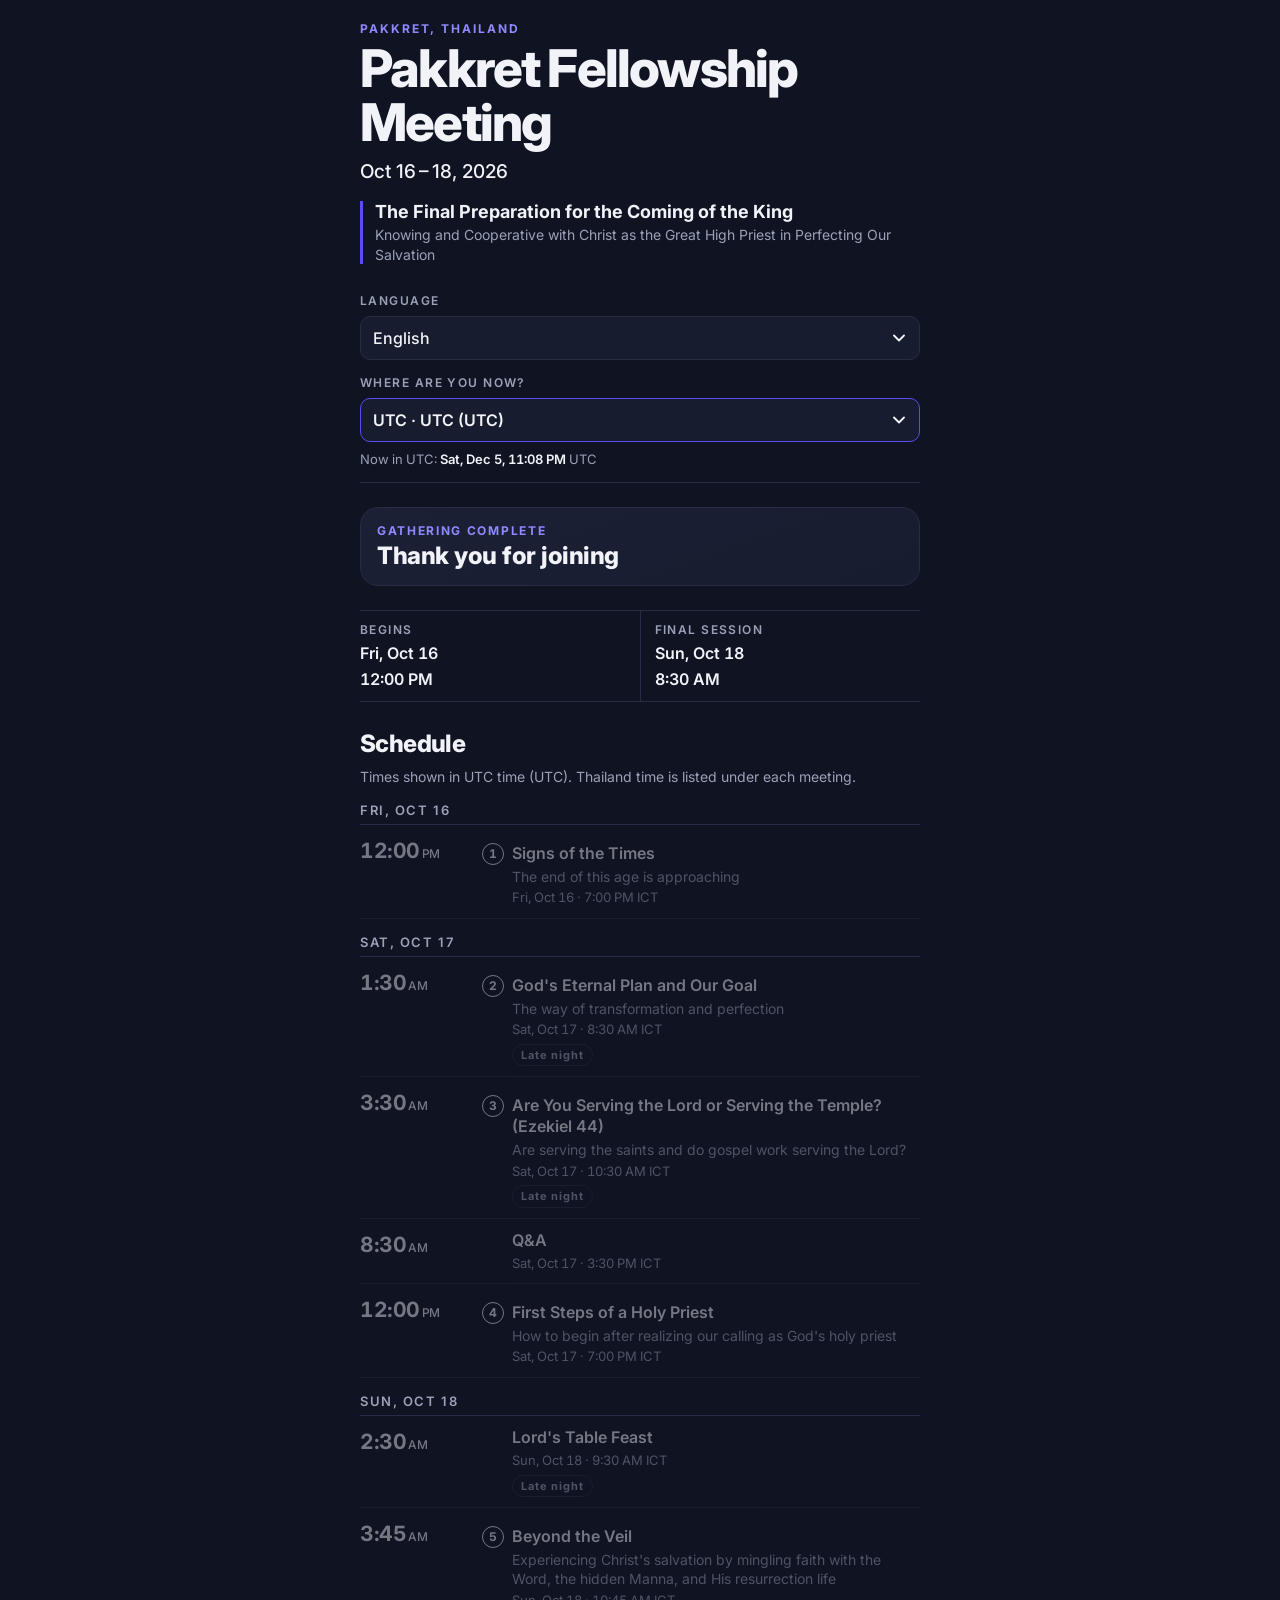
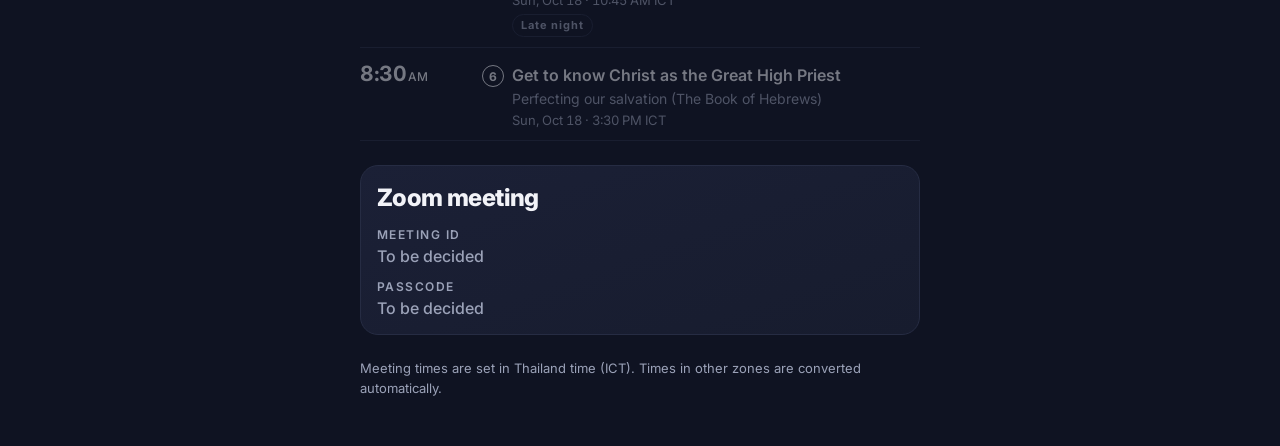
==== index.html @ 8592f86c "Switch fonts to Inter: heavy tight headings, tracked uppercase labels Co-Authored-By: Claude Opus 5." ====
<!doctype html>
<html lang="en">
<head>
<meta charset="utf-8">
<meta name="viewport" content="width=device-width, initial-scale=1, viewport-fit=cover">
<title>Pakkret Fellowship Meeting</title>
<meta name="description" content="Oct 16–18, 2026 · Pakkret, Thailand. Schedule in your time zone and Zoom details.">
<meta property="og:title" content="Pakkret Fellowship Meeting">
<meta property="og:description" content="Oct 16–18, 2026 · Pakkret, Thailand. Schedule in your time zone and Zoom details.">
<meta property="og:type" content="website">
<style>
:root { padding-top: env(safe-area-inset-top, 0px); padding-bottom: env(safe-area-inset-bottom, 0px); -webkit-text-size-adjust: 100%; }
body { margin: 0; }
[hidden] { display: none !important; }
</style>
<link rel="preconnect" href="https://fonts.googleapis.com">
<link rel="preconnect" href="https://fonts.gstatic.com" crossorigin>
<link rel="stylesheet" href="https://fonts.googleapis.com/css2?family=Inter:wght@400;500;600;700;800&display=swap">
<style>
/* Layout: mobile-first single column. Time-zone dropdown; every time on the page follows the chosen zone. */
:root {
  /* Dark navy with indigo-violet accents */
  --paper: #0f1322;
  --surface: #171c2e;
  --ink: #f2f3f8;
  --muted: #9ba2b8;
  --line: #262c43;
  --brand: #5b4cf0;
  --brand-grad: linear-gradient(90deg, #6d4af2, #4b5cf0);
  --on-brand: #ffffff;
  --accent: #8f89ff;
  --font-display: "Inter", "Helvetica Neue", Arial, sans-serif;
  color-scheme: dark;
  --font-body: "Inter", "Helvetica Neue", Arial, sans-serif;
}
* { box-sizing: border-box; }
body {
  background: var(--paper); color: var(--ink);
  font-family: var(--font-body); font-size: 15px; line-height: 1.5;
  padding-inline: 16px; padding-block: 0 48px;
}
.wrap { max-width: 560px; margin: 0 auto; display: grid; grid-template-columns: minmax(0, 1fr); gap: 24px; }
.wrap > * { min-width: 0; }
html, body { overflow-x: hidden; }

header { padding-top: 20px; display: grid; gap: 4px; }
.place { font-size: 12px; letter-spacing: .16em; text-transform: uppercase; color: var(--accent); font-weight: 700; }
h1 {
  font-family: var(--font-display); font-weight: 800;
  font-size: clamp(30px, 8.5vw, 52px); line-height: 1.04; letter-spacing: -.035em;
  margin: 0; text-wrap: balance;
}
.dates { font-family: var(--font-display); font-weight: 500; font-size: 16px; margin: 4px 0 0; }
.theme { margin: 10px 0 0; padding-left: 12px; border-left: 3px solid var(--brand); display: grid; gap: 2px; }
.theme b { font-family: var(--font-display); font-weight: 700; font-size: 16px; line-height: 1.25; }
.theme span { color: var(--muted); font-size: 14px; line-height: 1.4; }

/* Zone bar: one dropdown; "Other city…" opens the search picker below it */
.zonebar { padding: 4px 0 12px; border-bottom: 1px solid var(--line); }
.zonebar .hint { display: block; font-size: 12px; font-weight: 600; letter-spacing: .12em; text-transform: uppercase; color: var(--muted); padding-bottom: 6px; }
.zone-select {
  width: 100%; appearance: none; -webkit-appearance: none;
  font: 600 16px var(--font-body); color: var(--ink);
  background: var(--surface) url("data:image/svg+xml,%3Csvg xmlns='http://www.w3.org/2000/svg' width='12' height='8' viewBox='0 0 12 8'%3E%3Cpath d='M1 1.5l5 5 5-5' fill='none' stroke='%23f2f3f8' stroke-width='1.8' stroke-linecap='round' stroke-linejoin='round'/%3E%3C/svg%3E") no-repeat right 14px center;
  border: 1.5px solid var(--brand); border-radius: 10px;
  padding: 11px 40px 11px 12px; cursor: pointer;
}
.zone-select:focus-visible { outline: 2px solid var(--accent); outline-offset: 2px; }
.zone-select.lang { border-color: var(--line); font-weight: 500; margin-bottom: 14px; }
.picker { margin-top: 8px; background: var(--surface); border: 1px solid var(--line); border-radius: 10px; padding: 12px; display: grid; gap: 8px; }
.device {
  font: 600 14px var(--font-body); color: var(--on-brand); background: var(--brand-grad);
  border: 0; border-radius: 8px; padding: 9px 12px; cursor: pointer; text-align: left;
}
.picker input {
  width: 100%; font: 16px var(--font-body); color: var(--ink); background: var(--paper);
  border: 1px solid var(--line); border-radius: 8px; padding: 9px 10px;
}
.picker input:focus-visible { outline: 2px solid var(--accent); outline-offset: 1px; }
.results { list-style: none; margin: 0; padding: 0; display: grid; }
.results button {
  width: 100%; display: flex; justify-content: space-between; gap: 12px; text-align: left;
  font: 14px var(--font-body); color: var(--ink); background: none; border: 0;
  border-bottom: 1px solid var(--line); padding: 9px 2px; cursor: pointer;
}
.results button span:last-child { color: var(--muted); font-size: 13px; white-space: nowrap; font-variant-numeric: tabular-nums; }
.results .empty { color: var(--muted); font-size: 13px; padding: 6px 2px; }
.now { font-size: 13px; color: var(--muted); padding-top: 8px; font-variant-numeric: tabular-nums; }
.now b { color: var(--ink); font-weight: 600; }

button:focus-visible, a:focus-visible { outline: 2px solid var(--accent); outline-offset: 2px; }

/* Next-up */
.next {
  background: linear-gradient(160deg, #1b2036, var(--surface)); border: 1px solid var(--line); border-radius: 18px;
  padding: 14px 16px; display: grid; gap: 2px;
}
.next .k { font-size: 12px; letter-spacing: .14em; text-transform: uppercase; color: var(--accent); font-weight: 700; }
.next .t { font-family: var(--font-display); font-weight: 800; font-size: 20px; line-height: 1.2; letter-spacing: -.02em; font-variant-numeric: tabular-nums; }
.next .s { color: var(--muted); font-size: 14px; font-variant-numeric: tabular-nums; }

/* Overview */
.overview { display: grid; grid-template-columns: 1fr 1fr; gap: 1px; background: var(--line); border-block: 1px solid var(--line); }
.overview > div { background: var(--paper); padding: 10px 0; display: grid; gap: 2px; min-width: 0; }
.overview > div:nth-child(even) { padding-left: 14px; }
.lbl { font-size: 12px; font-weight: 600; letter-spacing: .12em; text-transform: uppercase; color: var(--muted); }
.val { font-weight: 600; font-variant-numeric: tabular-nums; }

h2 { font-family: var(--font-display); font-weight: 800; font-size: 20px; margin: 0 0 4px; letter-spacing: -.025em; }
.sub { color: var(--muted); font-size: 14px; margin: 0 0 12px; }

/* Schedule */
.day { margin-top: 14px; }
.day h3 { font-size: 13px; letter-spacing: .12em; text-transform: uppercase; color: var(--muted); margin: 0 0 4px; font-weight: 600; }
.sessions { list-style: none; margin: 0; padding: 0; border-top: 1px solid var(--line); }
.sessions li { display: grid; grid-template-columns: 84px 1fr; gap: 10px; padding: 10px 0; border-bottom: 1px solid var(--line); align-items: baseline; }
.sessions li.past { opacity: .45; }
.time { font-family: var(--font-display); font-weight: 700; font-size: 18px; letter-spacing: -.02em; font-variant-numeric: tabular-nums; white-space: nowrap; }
.time small { font-size: 12px; font-weight: 500; margin-left: 2px; }
/* Burmese and Thai stack marks above and below the line; give them more room */
:lang(my) .theme b, :lang(my) .theme span, :lang(my) .what strong, :lang(my) .topic, :lang(my) .next .t, :lang(my) .sub,
:lang(th) .theme span, :lang(th) .topic { line-height: 1.75; }
.time small.pre { margin: 0 3px 0 0; } /* languages that put the day period first, e.g. Korean 오후 7:00 */
.what { min-width: 0; display: grid; gap: 2px; }
.what strong { font-weight: 600; display: flex; align-items: flex-start; gap: 8px; line-height: 1.35; }
.what .topic { font-size: 14px; color: var(--muted); line-height: 1.4; padding-left: 30px; }
.num {
  flex: 0 0 auto; display: inline-grid; place-items: center; width: 22px; height: 22px; border-radius: 50%;
  border: 1.5px solid var(--ink); font: 700 12px var(--font-display); font-variant-numeric: tabular-nums;
}
.num.blank { visibility: hidden; } /* keeps unnumbered items (Q&A, Feast) aligned with the numbered ones */
.what .ref { font-size: 13px; color: var(--muted); font-variant-numeric: tabular-nums; padding-left: 30px; }
.pills { display: flex; flex-wrap: wrap; gap: 6px; margin-top: 2px; padding-left: 30px; }
.pill { font-size: 11px; font-weight: 700; letter-spacing: .08em; border-radius: 999px; padding: 2px 8px; }
.pill.next-p { background: var(--brand); color: var(--on-brand); }
.pill.night { border: 1px solid var(--line); color: var(--muted); }

/* Zoom */
.zoom { background: linear-gradient(160deg, #1b2036, var(--surface)); border: 1px solid var(--line); border-radius: 18px; padding: 14px 16px; display: grid; gap: 10px; }
.zoom h2 { margin: 0; }
.cred { display: flex; align-items: center; justify-content: space-between; gap: 12px; }
.cred .val { font-family: var(--font-display); font-size: 18px; letter-spacing: .02em; }
.cred .val.tbd { font-family: var(--font-body); font-size: 16px; font-weight: 500; letter-spacing: 0; color: var(--muted); }
.copy {
  font: 600 13px var(--font-body); color: var(--ink); background: transparent;
  border: 1px solid var(--line); border-radius: 999px; padding: 6px 14px; cursor: pointer; flex: 0 0 auto;
}
.join {
  display: block; text-align: center; text-decoration: none;
  background: var(--brand-grad); color: var(--on-brand); font-weight: 600;
  border-radius: 12px; padding: 11px;
}

footer { font-size: 13px; color: var(--muted); }

@media (min-width: 640px) {
  body { padding-inline: 24px; }
  .sessions li { grid-template-columns: 112px 1fr; }
  body { font-size: 16px; }
  h2 { font-size: 24px; }
  .time { font-size: 21px; }
  .next .t { font-size: 24px; }
  .dates { font-size: 19px; }
  .theme b { font-size: 18px; }
}
</style>
</head>
<body>

<div class="wrap">
  <header>
    <div class="place" data-t="place">Pakkret, Thailand</div>
    <h1>Pakkret Fellowship Meeting</h1>
    <p class="dates" id="dates">Oct 16 – 18, 2026</p>
    <p class="theme"><b data-t="theme">The Final Preparation for the Coming of the King</b>
      <span data-t="themeSub">Knowing and Cooperative with Christ as the Great High Priest in Perfecting Our Salvation</span></p>
  </header>

  <div class="zonebar">
    <label class="hint" for="langSelect" data-t="language">Language</label>
    <select class="zone-select lang" id="langSelect"></select>
    <label class="hint" for="zoneSelect" data-t="where">Where are you now?</label>
    <select class="zone-select" id="zoneSelect"></select>
    <div class="picker" id="picker" hidden>
      <button class="device" id="useDevice" type="button"></button>
      <label class="lbl" for="tzSearch" data-t="search">Or search for your city</label>
      <input id="tzSearch" type="search" placeholder="e.g. Sydney, London, Dubai" autocomplete="off" enterkeyhint="search">
      <ul class="results" id="tzResults"></ul>
    </div>
    <div class="now" id="now"></div>
  </div>

  <section class="next" id="next" aria-live="polite"></section>

  <section class="overview" id="overview" aria-label="Overview"></section>

  <section>
    <h2 data-t="schedule">Schedule</h2>
    <p class="sub" id="schedSub"></p>
    <div id="schedule"></div>
  </section>

  <section class="zoom">
    <h2 data-t="zoom">Zoom meeting</h2>
    <div class="cred">
      <div><div class="lbl" data-t="meetingId">Meeting ID</div><div class="val" id="zid"></div></div>
      <button class="copy" type="button" data-target="zid" data-t="copy" hidden>Copy</button>
    </div>
    <div class="cred">
      <div><div class="lbl" data-t="passcode">Passcode</div><div class="val" id="zpw"></div></div>
      <button class="copy" type="button" data-target="zpw" data-t="copy" hidden>Copy</button>
    </div>
    <a class="join" id="zjoin" target="_blank" rel="noopener" data-t="join" hidden>Open in Zoom</a>
  </section>

  <footer data-t="footer">Meeting times are set in Thailand time (ICT). Times in other zones are converted automatically.</footer>
</div>

<script>
// Host first, then nearest to Pakkret
const ZONES = [
  { id: "th", place: "Pakkret",           tz: "Asia/Bangkok",        abbr: "ICT" },
  { id: "mm", place: "Yangon",            tz: "Asia/Yangon",         abbr: "MMT", also: ["Asia/Rangoon"] },
  { id: "vn", place: "Ho Chi Minh",       tz: "Asia/Ho_Chi_Minh",    abbr: "ICT", also: ["Asia/Saigon"] },
  { id: "ph", place: "Manila",            tz: "Asia/Manila",         abbr: "PHT" },
  { id: "kr", place: "Seoul",             tz: "Asia/Seoul",          abbr: "KST" },
  { id: "eu", place: "Stuttgart, Zurich", tz: "Europe/Berlin",       abbr: "CEST", also: ["Europe/Zurich"] },
  { id: "ca", place: "Fountain Valley",   tz: "America/Los_Angeles", abbr: "PDT" },
  { id: "to", place: "Toronto",           tz: "America/Toronto",     abbr: "EDT" },
];

// Fill these in once decided (e.g. id: "864 4145 9436", passcode: "1234").
// While one is empty the page shows "To be decided" and hides its Copy button; the Zoom button appears once the ID is set.
const ZOOM = { id: "", passcode: "" };

// Begins Fri evening Oct 16, ends Sun afternoon Oct 18 (Thailand time, UTC+7).
// Titles and topics for each entry live in TEXT[lang].sessions, in the same order;
// an entry without a topic (Q&A, Feast) is not counted as a numbered session.
const PLAN = [
  ["2026-10-16", "19:00"],
  ["2026-10-17", "08:30"], ["2026-10-17", "10:30"], ["2026-10-17", "15:30"], ["2026-10-17", "19:00"],
  ["2026-10-18", "09:30"], ["2026-10-18", "10:45"], ["2026-10-18", "15:30"],
];

// Ordered like ZONES: English, then the host, then nearest to Pakkret.
// {x} placeholders are filled in by t(). `locale` drives date/time formatting.
const TEXT = {
  en: {
    label: "English", locale: "en-US",
    place: "Pakkret, Thailand",
    theme: "The Final Preparation for the Coming of the King",
    themeSub: "Knowing and Cooperative with Christ as the Great High Priest in Perfecting Our Salvation",
    language: "Language", where: "Where are you now?", otherCity: "Other city…",
    useDevice: "Use my phone's time · {city}", search: "Or search for your city",
    placeholder: "e.g. Sydney, London, Dubai", noCity: "No city found. Try a nearby major city.",
    nowIn: "Now in {zone}:", next: "Next", inDays: "in {d}d {h}h", inHours: "in {h}h {m}m", inMins: "in {m} min",
    session: "Session {n}", complete: "Gathering complete", thanks: "Thank you for joining",
    begins: "Begins", final: "Final session", schedule: "Schedule",
    allHost: "All times in Thailand time (ICT).",
    shownIn: "Times shown in {zone} time ({abbr}). Thailand time is listed under each meeting.",
    lateNight: "Late night", zoom: "Zoom meeting", meetingId: "Meeting ID", passcode: "Passcode",
    tbd: "To be decided", copy: "Copy", copied: "Copied", selected: "Selected", join: "Open in Zoom",
    footer: "Meeting times are set in Thailand time (ICT). Times in other zones are converted automatically.",
    zones: { th: "Thailand", mm: "Myanmar", vn: "Vietnam", ph: "Philippines", kr: "Korea", eu: "Europe", ca: "California", to: "Canada" },
    sessions: [
      ["Signs of the Times", "The end of this age is approaching"],
      ["God's Eternal Plan and Our Goal", "The way of transformation and perfection"],
      ["Are You Serving the Lord or Serving the Temple? (Ezekiel 44)", "Are serving the saints and do gospel work serving the Lord?"],
      ["Q&A"],
      ["First Steps of a Holy Priest", "How to begin after realizing our calling as God's holy priest"],
      ["Lord's Table Feast"],
      ["Beyond the Veil", "Experiencing Christ's salvation by mingling faith with the Word, the hidden Manna, and His resurrection life"],
      ["Get to know Christ as the Great High Priest", "Perfecting our salvation (The Book of Hebrews)"],
    ],
  },
  th: {
    label: "ไทย", locale: "th-TH",
    place: "ปากเกร็ด ประเทศไทย",
    theme: "การเตรียมพร้อมครั้งสุดท้ายสำหรับการเสด็จมาของกษัตริย์",
    themeSub: "รู้จักและร่วมมือกับพระคริสต์ผู้ทรงเป็นมหาปุโรหิต ในการทำให้ความรอดของเราสมบูรณ์",
    language: "ภาษา", where: "ตอนนี้คุณอยู่ที่ไหน?", otherCity: "เมืองอื่น…",
    useDevice: "ใช้เวลาของโทรศัพท์ · {city}", search: "หรือค้นหาเมืองของคุณ",
    placeholder: "เช่น Sydney, London, Dubai", noCity: "ไม่พบเมือง ลองค้นหาเมืองใหญ่ที่อยู่ใกล้เคียง",
    nowIn: "เวลาขณะนี้ที่{zone}:", next: "ถัดไป", inDays: "อีก {d} วัน {h} ชม.", inHours: "อีก {h} ชม. {m} นาที", inMins: "อีก {m} นาที",
    session: "ครั้งที่ {n}", complete: "การประชุมเสร็จสิ้นแล้ว", thanks: "ขอบคุณที่ร่วมประชุม",
    begins: "เริ่ม", final: "ครั้งสุดท้าย", schedule: "กำหนดการ",
    allHost: "เวลาทั้งหมดเป็นเวลาประเทศไทย (ICT)",
    shownIn: "แสดงตามเวลา{zone} ({abbr}) และระบุเวลาประเทศไทยไว้ใต้แต่ละรายการ",
    lateNight: "ดึก", zoom: "ประชุม Zoom", meetingId: "Meeting ID", passcode: "รหัสผ่าน",
    tbd: "รอประกาศ", copy: "คัดลอก", copied: "คัดลอกแล้ว", selected: "เลือกแล้ว", join: "เปิดใน Zoom",
    footer: "เวลาประชุมกำหนดตามเวลาประเทศไทย (ICT) เวลาในเขตอื่นจะแปลงให้อัตโนมัติ",
    zones: { th: "ไทย", mm: "เมียนมา", vn: "เวียดนาม", ph: "ฟิลิปปินส์", kr: "เกาหลี", eu: "ยุโรป", ca: "แคลิฟอร์เนีย", to: "แคนาดา" },
    sessions: [
      ["หมายสำคัญแห่งยุคสมัย", "วาระสุดท้ายของยุคนี้ใกล้เข้ามาแล้ว"],
      ["แผนการนิรันดร์ของพระเจ้าและเป้าหมายของเรา", "หนทางแห่งการเปลี่ยนแปลงและความสมบูรณ์"],
      ["ท่านกำลังปรนนิบัติองค์พระผู้เป็นเจ้า หรือปรนนิบัติพระวิหาร? (เอเสเคียล 44)", "การรับใช้วิสุทธิชนและการประกาศข่าวประเสริฐ คือการปรนนิบัติองค์พระผู้เป็นเจ้าหรือไม่?"],
      ["ถาม-ตอบ"],
      ["ก้าวแรกของปุโรหิตผู้บริสุทธิ์", "จะเริ่มต้นอย่างไร เมื่อตระหนักถึงการทรงเรียกให้เป็นปุโรหิตผู้บริสุทธิ์ของพระเจ้า"],
      ["งานเลี้ยงโต๊ะขององค์พระผู้เป็นเจ้า"],
      ["ภายในม่าน", "ประสบความรอดของพระคริสต์ โดยผสานความเชื่อเข้ากับพระวจนะ มานาที่ซ่อนไว้ และชีวิตแห่งการเป็นขึ้นจากตายของพระองค์"],
      ["รู้จักพระคริสต์ผู้ทรงเป็นมหาปุโรหิต", "การทำให้ความรอดของเราสมบูรณ์ (พระธรรมฮีบรู)"],
    ],
  },
  my: {
    label: "မြန်မာ", locale: "my-MM",
    place: "Pakkret၊ ထိုင်းနိုင်ငံ",
    theme: "ဘုရင်ကြွလာခြင်းအတွက် နောက်ဆုံးပြင်ဆင်ခြင်း",
    themeSub: "ကျွန်ုပ်တို့၏ ကယ်တင်ခြင်းကို စုံလင်စေရာတွင် ယဇ်ပုရောဟိတ်မင်းကြီး ခရစ်တော်ကို သိကျွမ်း၍ ပူးပေါင်းဆောင်ရွက်ခြင်း",
    language: "ဘာသာစကား", where: "ယခု သင် ဘယ်မှာ ရှိပါသလဲ။", otherCity: "အခြားမြို့…",
    useDevice: "ဖုန်း၏ အချိန်ကို သုံးမည် · {city}", search: "သို့မဟုတ် သင့်မြို့ကို ရှာပါ",
    placeholder: "ဥပမာ Sydney, London, Dubai", noCity: "မြို့ကို မတွေ့ပါ။ အနီးရှိ မြို့ကြီးတစ်ခုကို ရှာကြည့်ပါ။",
    nowIn: "{zone} ယခုအချိန်:", next: "နောက်တစ်ခု", inDays: "{d} ရက် {h} နာရီ အကြာ", inHours: "{h} နာရီ {m} မိနစ် အကြာ", inMins: "{m} မိနစ် အကြာ",
    session: "အစည်းအဝေး {n}", complete: "အစည်းအဝေး ပြီးဆုံးပါပြီ", thanks: "ပါဝင်ပေးသည့်အတွက် ကျေးဇူးတင်ပါသည်",
    begins: "စတင်ချိန်", final: "နောက်ဆုံး အစည်းအဝေး", schedule: "အစီအစဉ်",
    allHost: "အချိန်အားလုံးသည် ထိုင်းစံတော်ချိန် (ICT) ဖြစ်သည်။",
    shownIn: "{zone} အချိန် ({abbr}) ဖြင့် ပြထားသည်။ အစည်းအဝေးတစ်ခုချင်းအောက်တွင် ထိုင်းအချိန်ကို ဖော်ပြထားသည်။",
    lateNight: "ညနက်", zoom: "Zoom အစည်းအဝေး", meetingId: "Meeting ID", passcode: "စကားဝှက်",
    tbd: "နောက်မှ အကြောင်းကြားပါမည်", copy: "ကူးယူ", copied: "ကူးယူပြီး", selected: "ရွေးပြီး", join: "Zoom တွင် ဖွင့်ရန်",
    footer: "အစည်းအဝေးအချိန်များကို ထိုင်းစံတော်ချိန် (ICT) ဖြင့် သတ်မှတ်ထားပြီး အခြားဒေသအချိန်များကို အလိုအလျောက် ပြောင်းပေးသည်။",
    zones: { th: "ထိုင်း", mm: "မြန်မာ", vn: "ဗီယက်နမ်", ph: "ဖိလစ်ပိုင်", kr: "ကိုရီးယား", eu: "ဥရောပ", ca: "ကယ်လီဖိုးနီးယား", to: "ကနေဒါ" },
    sessions: [
      ["ကာလ၏ နိမိတ်လက္ခဏာများ", "ဤခေတ်၏ အဆုံးသည် နီးကပ်လာပြီ"],
      ["ဘုရားသခင်၏ ထာဝရအကြံအစည်နှင့် ကျွန်ုပ်တို့၏ ပန်းတိုင်", "ပြောင်းလဲခြင်းနှင့် စုံလင်ခြင်းသို့ ရောက်သောလမ်း"],
      ["သင်သည် သခင်ဘုရားကို အမှုတော်ဆောင်နေသလော၊ ဗိမာန်တော်ကို အမှုဆောင်နေသလော။ (ယေဇကျေလ ၄၄)", "သန့်ရှင်းသူများကို ပြုစုခြင်းနှင့် ဧဝံဂေလိအမှုတော်ဆောင်ခြင်းသည် သခင်ဘုရားကို အမှုတော်ဆောင်ခြင်း ဖြစ်သလော။"],
      ["အမေး-အဖြေ"],
      ["သန့်ရှင်းသော ယဇ်ပုရောဟိတ်၏ ပထမခြေလှမ်းများ", "ဘုရားသခင်၏ သန့်ရှင်းသော ယဇ်ပုရောဟိတ်အဖြစ် ခေါ်တော်မူခြင်းကို သိမြင်ပြီးနောက် မည်သို့ စတင်ရမည်နည်း"],
      ["သခင်ဘုရား၏ စားပွဲတော်ပွဲ"],
      ["ကုလားကာအတွင်းသို့", "ယုံကြည်ခြင်းကို နှုတ်ကပါဌ်တော်၊ ဝှက်ထားသော မန္နနှင့် ကိုယ်တော်၏ ရှင်ပြန်ထမြောက်ခြင်းအသက်နှင့် ပေါင်းစပ်၍ ခရစ်တော်၏ ကယ်တင်ခြင်းကို တွေ့ကြုံခြင်း"],
      ["ယဇ်ပုရောဟိတ်မင်းကြီး ခရစ်တော်ကို သိကျွမ်းခြင်း", "ကျွန်ုပ်တို့၏ ကယ်တင်ခြင်းကို စုံလင်စေခြင်း (ဟေဗြဲဩဝါဒစာ)"],
    ],
  },
  vi: {
    label: "Tiếng Việt", locale: "vi-VN",
    place: "Pakkret, Thái Lan",
    theme: "Sự chuẩn bị cuối cùng cho sự đến của Vua",
    themeSub: "Biết và hợp tác với Đấng Christ là Thầy Tế Lễ Thượng Phẩm trong việc hoàn thiện sự cứu rỗi của chúng ta",
    language: "Ngôn ngữ", where: "Bạn đang ở đâu?", otherCity: "Thành phố khác…",
    useDevice: "Dùng giờ của điện thoại · {city}", search: "Hoặc tìm thành phố của bạn",
    placeholder: "VD: Sydney, London, Dubai", noCity: "Không tìm thấy thành phố. Hãy thử một thành phố lớn gần đó.",
    nowIn: "Giờ hiện tại ở {zone}:", next: "Tiếp theo", inDays: "còn {d} ngày {h} giờ", inHours: "còn {h} giờ {m} phút", inMins: "còn {m} phút",
    session: "Buổi {n}", complete: "Kỳ nhóm đã kết thúc", thanks: "Cảm ơn bạn đã tham dự",
    begins: "Bắt đầu", final: "Buổi cuối", schedule: "Lịch trình",
    allHost: "Tất cả thời gian theo giờ Thái Lan (ICT).",
    shownIn: "Hiển thị theo giờ {zone} ({abbr}). Giờ Thái Lan được ghi dưới mỗi buổi.",
    lateNight: "Đêm khuya", zoom: "Họp Zoom", meetingId: "Meeting ID", passcode: "Mật mã",
    tbd: "Sẽ thông báo sau", copy: "Sao chép", copied: "Đã sao chép", selected: "Đã chọn", join: "Mở trong Zoom",
    footer: "Thời gian các buổi nhóm theo giờ Thái Lan (ICT). Giờ ở khu vực khác được tự động chuyển đổi.",
    zones: { th: "Thái Lan", mm: "Myanmar", vn: "Việt Nam", ph: "Philippines", kr: "Hàn Quốc", eu: "Châu Âu", ca: "California", to: "Canada" },
    sessions: [
      ["Dấu hiệu của thời đại", "Sự cuối cùng của thời đại này đang đến gần"],
      ["Kế hoạch đời đời của Đức Chúa Trời và mục tiêu của chúng ta", "Con đường biến đổi và hoàn thiện"],
      ["Bạn đang phục vụ Chúa hay phục vụ đền thờ? (Ê-xê-chi-ên 44)", "Phục vụ các thánh đồ và làm công tác Phúc Âm có phải là phục vụ Chúa không?"],
      ["Hỏi & Đáp"],
      ["Những bước đầu của một thầy tế lễ thánh", "Bắt đầu thế nào sau khi nhận biết sự kêu gọi làm thầy tế lễ thánh của Đức Chúa Trời"],
      ["Tiệc Bàn của Chúa"],
      ["Vào bên trong bức màn", "Kinh nghiệm sự cứu rỗi của Đấng Christ bằng cách hòa hiệp đức tin với Lời Chúa, ma-na ẩn giấu và sự sống phục sinh của Ngài"],
      ["Nhận biết Đấng Christ là Thầy Tế Lễ Thượng Phẩm", "Hoàn thiện sự cứu rỗi của chúng ta (Sách Hê-bơ-rơ)"],
    ],
  },
  fil: {
    label: "Filipino", locale: "fil-PH",
    place: "Pakkret, Thailand",
    theme: "Ang Huling Paghahanda para sa Pagdating ng Hari",
    themeSub: "Pagkilala at Pakikipagtulungan kay Cristo bilang Dakilang Punong Saserdote sa Pagpapasakdal ng Ating Kaligtasan",
    language: "Wika", where: "Nasaan ka ngayon?", otherCity: "Ibang lungsod…",
    useDevice: "Gamitin ang oras ng aking telepono · {city}", search: "O hanapin ang iyong lungsod",
    placeholder: "hal. Sydney, London, Dubai", noCity: "Walang nahanap na lungsod. Subukan ang kalapit na malaking lungsod.",
    nowIn: "Oras ngayon sa {zone}:", next: "Susunod", inDays: "{d} araw {h} oras pa", inHours: "{h} oras {m} min pa", inMins: "{m} min pa",
    session: "Pulong {n}", complete: "Tapos na ang pagtitipon", thanks: "Salamat sa inyong pagdalo",
    begins: "Simula", final: "Huling pulong", schedule: "Iskedyul",
    allHost: "Lahat ng oras ay sa oras ng Thailand (ICT).",
    shownIn: "Ipinapakita sa oras ng {zone} ({abbr}). Nakalista sa ilalim ng bawat pulong ang oras sa Thailand.",
    lateNight: "Hatinggabi", zoom: "Zoom meeting", meetingId: "Meeting ID", passcode: "Passcode",
    tbd: "Iaanunsyo pa", copy: "Kopyahin", copied: "Nakopya", selected: "Napili", join: "Buksan sa Zoom",
    footer: "Ang mga oras ng pulong ay nakatakda sa oras ng Thailand (ICT). Awtomatikong kino-convert ang oras sa ibang lugar.",
    zones: { th: "Thailand", mm: "Myanmar", vn: "Vietnam", ph: "Pilipinas", kr: "Korea", eu: "Europa", ca: "California", to: "Canada" },
    sessions: [
      ["Mga Tanda ng Panahon", "Nalalapit na ang wakas ng panahong ito"],
      ["Ang Walang-hanggang Plano ng Diyos at ang Ating Layunin", "Ang daan ng pagbabago at kasakdalan"],
      ["Naglilingkod Ka ba sa Panginoon o sa Templo? (Ezekiel 44)", "Ang paglilingkod ba sa mga banal at ang gawain ng ebanghelyo ay paglilingkod sa Panginoon?"],
      ["Tanong at Sagot"],
      ["Mga Unang Hakbang ng Isang Banal na Saserdote", "Paano magsimula matapos maunawaan ang ating pagkatawag bilang banal na saserdote ng Diyos"],
      ["Piging sa Hapag ng Panginoon"],
      ["Sa Loob ng Tabing", "Pagdanas sa kaligtasan ni Cristo sa pamamagitan ng paghahalo ng pananampalataya sa Salita, sa nakatagong Mana, at sa Kanyang buhay ng pagkabuhay na muli"],
      ["Kilalanin si Cristo bilang Dakilang Punong Saserdote", "Ang pagpapasakdal ng ating kaligtasan (Aklat ng mga Hebreo)"],
    ],
  },
  ko: {
    label: "한국어", locale: "ko-KR",
    place: "태국 빡끄렛",
    theme: "왕의 오심을 위한 마지막 준비",
    themeSub: "우리의 구원을 온전케 하시는 대제사장 그리스도를 알고 그분과 협력함",
    language: "언어", where: "지금 어디에 계신가요?", otherCity: "다른 도시…",
    useDevice: "내 기기 시간 사용 · {city}", search: "또는 도시 검색",
    placeholder: "예: Sydney, London, Dubai", noCity: "도시를 찾을 수 없습니다. 가까운 큰 도시로 검색해 보세요.",
    nowIn: "{zone} 현재 시각:", next: "다음", inDays: "{d}일 {h}시간 후", inHours: "{h}시간 {m}분 후", inMins: "{m}분 후",
    session: "{n}번째 집회", complete: "집회가 모두 끝났습니다", thanks: "함께해 주셔서 감사합니다",
    begins: "시작", final: "마지막 집회", schedule: "일정",
    allHost: "모든 시간은 태국 시간(ICT) 기준입니다.",
    shownIn: "{zone} 시간({abbr}) 기준입니다. 각 집회 아래에 태국 시간을 함께 표시합니다.",
    lateNight: "심야", zoom: "Zoom 회의", meetingId: "회의 ID", passcode: "암호",
    tbd: "추후 공지", copy: "복사", copied: "복사됨", selected: "선택됨", join: "Zoom으로 열기",
    footer: "집회 시간은 태국 시간(ICT) 기준이며, 다른 지역 시간은 자동으로 변환됩니다.",
    zones: { th: "태국", mm: "미얀마", vn: "베트남", ph: "필리핀", kr: "한국", eu: "유럽", ca: "캘리포니아", to: "캐나다" },
    sessions: [
      ["시대의 징조", "이 시대의 끝이 다가오고 있다"],
      ["하나님의 영원한 계획과 우리의 목표", "변화와 온전함에 이르는 길"],
      ["주님을 섬기는가, 성전을 섬기는가? (에스겔 44장)", "성도를 섬기고 복음을 전하는 일이 곧 주님을 섬기는 것인가?"],
      ["질의응답"],
      ["거룩한 제사장의 첫걸음", "하나님의 거룩한 제사장으로 부르심을 깨달은 후 어떻게 시작할 것인가"],
      ["주의 만찬"],
      ["휘장 안으로", "믿음을 말씀과 화합하여, 감추었던 만나와 그분의 부활 생명으로 그리스도의 구원을 체험함"],
      ["대제사장이신 그리스도를 알라", "우리의 구원을 온전케 하심 (히브리서)"],
    ],
  },
  de: {
    label: "Deutsch", locale: "de-DE",
    place: "Pakkret, Thailand",
    theme: "Die letzte Vorbereitung auf das Kommen des Königs",
    themeSub: "Christus als den großen Hohenpriester kennen und mit ihm zusammenwirken in der Vollendung unserer Errettung",
    language: "Sprache", where: "Wo bist du gerade?", otherCity: "Andere Stadt…",
    useDevice: "Zeit meines Geräts verwenden · {city}", search: "Oder nach deiner Stadt suchen",
    placeholder: "z. B. Sydney, London, Dubai", noCity: "Keine Stadt gefunden. Versuche eine größere Stadt in der Nähe.",
    nowIn: "Jetzt in {zone}:", next: "Nächstes", inDays: "in {d} T. {h} Std.", inHours: "in {h} Std. {m} Min.", inMins: "in {m} Min.",
    session: "Treffen {n}", complete: "Die Konferenz ist beendet", thanks: "Danke für deine Teilnahme",
    begins: "Beginn", final: "Letztes Treffen", schedule: "Programm",
    allHost: "Alle Zeiten in thailändischer Zeit (ICT).",
    shownIn: "Zeiten für {zone} ({abbr}). Die thailändische Zeit steht unter jedem Treffen.",
    lateNight: "Spät nachts", zoom: "Zoom-Meeting", meetingId: "Meeting-ID", passcode: "Kenncode",
    tbd: "Wird noch bekannt gegeben", copy: "Kopieren", copied: "Kopiert", selected: "Markiert", join: "In Zoom öffnen",
    footer: "Die Zeiten richten sich nach thailändischer Zeit (ICT). Zeiten in anderen Zonen werden automatisch umgerechnet.",
    zones: { th: "Thailand", mm: "Myanmar", vn: "Vietnam", ph: "Philippinen", kr: "Korea", eu: "Europa", ca: "Kalifornien", to: "Kanada" },
    sessions: [
      ["Zeichen der Zeit", "Das Ende dieses Zeitalters naht"],
      ["Gottes ewiger Plan und unser Ziel", "Der Weg der Verwandlung und Vollendung"],
      ["Dienst du dem Herrn oder dem Tempel? (Hesekiel 44)", "Ist der Dienst an den Heiligen und das Evangeliumswerk ein Dienst für den Herrn?"],
      ["Fragen & Antworten"],
      ["Erste Schritte eines heiligen Priesters", "Wie wir beginnen, nachdem wir unsere Berufung als Gottes heilige Priester erkannt haben"],
      ["Fest am Tisch des Herrn"],
      ["Hinter den Vorhang", "Christi Errettung erfahren, indem wir den Glauben mit dem Wort, dem verborgenen Manna und seinem Auferstehungsleben vermischen"],
      ["Christus als den großen Hohenpriester kennenlernen", "Die Vollendung unserer Errettung (Hebräerbrief)"],
    ],
  },
};

const SESSIONS = PLAN.map(([d, time], i) => ({ i, start: new Date(`${d}T${time}:00+07:00`) }));
let count = 0;
TEXT.en.sessions.forEach(([, topic], i) => { SESSIONS[i].no = topic ? ++count : null; });

// Language: ?lang=xx link, then the saved choice, then the browser's language, else English
const matchLang = code => {
  code = (code || "").toLowerCase();
  if (code.startsWith("tl")) return "fil";
  return Object.keys(TEXT).find(k => code === k || code.startsWith(k + "-")) || null;
};
let lang = matchLang(new URLSearchParams(location.search).get("lang"));
if (!lang) { try { lang = matchLang(localStorage.getItem("lang")); } catch (e) {} }
if (!lang) lang = (navigator.languages || [navigator.language]).map(matchLang).find(Boolean) || "en";

const L = () => TEXT[lang];
const t = (key, vars = {}) => L()[key].replace(/\{(\w+)\}/g, (_, k) => vars[k]);
const zoneName = z => z.id === "custom" ? z.name : L().zones[z.id];

// Add the viewer's own zone if it isn't one of the listed ones
const deviceTz = (() => { try { return Intl.DateTimeFormat().resolvedOptions().timeZone; } catch (e) { return null; } })();
const findListed = tz => ZONES.find(z => z.tz === tz || (z.also || []).includes(tz));
const cityOf = tz => tz.split("/").pop().replace(/_/g, " ");
const makeCustom = tz => ({ id: "custom", name: cityOf(tz), place: tz.split("/")[0].replace(/_/g, " "), tz, abbr: null });
const validTz = tz => { try { new Intl.DateTimeFormat("en-US", { timeZone: tz }); return true; } catch (e) { return false; } };

function pickZone(tz) {
  return findListed(tz) || (validTz(tz) ? makeCustom(tz) : ZONES[0]);
}

let saved = null;
try { saved = localStorage.getItem("zone"); } catch (e) {}
// A link ending in #vn, #ph, etc. opens with that region selected
const fromHash = () => ZONES.find(z => z.id === location.hash.slice(1).toLowerCase());
let current = fromHash() || (saved && saved.startsWith("tz:") ? pickZone(saved.slice(3))
  : ZONES.find(z => z.id === saved) || (deviceTz ? pickZone(deviceTz) : ZONES[0]));

function choose(z) {
  current = z;
  try { localStorage.setItem("zone", z.id === "custom" ? "tz:" + z.tz : z.id); } catch (e) {}
  document.getElementById("picker").hidden = true;
  renderSelect();
  render();
}

// Gregorian calendar and Latin digits in every language (Thai would otherwise show year 2569, Burmese its own digits)
const fmt = (tz, opts, locale = "en-US") => new Intl.DateTimeFormat(locale + "-u-ca-gregory-nu-latn", { timeZone: tz, ...opts });
const abbrOf = (z, date) => z.abbr || (fmt(z.tz, { timeZoneName: "short" }).formatToParts(date).find(p => p.type === "timeZoneName") || {}).value || "";
// 12- or 24-hour clock follows the language; the day period may come before the time (Korean 오후 7:00)
const timeParts = (z, d) => {
  const parts = fmt(z.tz, { hour: "numeric", minute: "2-digit" }, L().locale).formatToParts(d);
  const get = type => (parts.find(p => p.type === type) || {}).value;
  const ap = get("dayPeriod") || "";
  return {
    hm: `${ap ? get("hour") : get("hour").padStart(2, "0")}:${get("minute")}`, ap,
    apFirst: !!ap && parts.findIndex(p => p.type === "dayPeriod") < parts.findIndex(p => p.type === "hour"),
    h24: +fmt(z.tz, { hour: "numeric", hourCycle: "h23" }).format(d),
  };
};
const dayLabel = (z, d) => fmt(z.tz, { weekday: "short", month: "short", day: "numeric" }, L().locale).format(d);
const timeStr = (z, d) => { const p = timeParts(z, d); return !p.ap ? p.hm : p.apFirst ? `${p.ap} ${p.hm}` : `${p.hm} ${p.ap}`; };
const HOST = ZONES[0];

const zoneText = z => `${zoneName(z)} · ${z.place} (${abbrOf(z, SESSIONS[0].start)})`;

// Rebuilt only when the zone or language changes, so the 30s refresh never disturbs an open dropdown
function renderSelect() {
  const sel = document.getElementById("zoneSelect");
  sel.innerHTML = "";
  ZONES.forEach(z => sel.add(new Option(zoneText(z), z.id)));
  if (current.id === "custom") sel.add(new Option(zoneText(current), "custom"));
  sel.add(new Option(t("otherCity"), "other"));
  sel.value = document.getElementById("picker").hidden ? current.id : "other";
}

function applyLang() {
  document.documentElement.lang = L().locale.split("-")[0];
  document.querySelectorAll("[data-t]").forEach(el => { el.textContent = t(el.dataset.t); });
  document.getElementById("tzSearch").placeholder = t("placeholder");
  document.getElementById("langSelect").value = lang;
  renderZoom();
  if (deviceTz) document.getElementById("useDevice").textContent = t("useDevice", { city: cityOf(deviceTz) });
  showResults(document.getElementById("tzSearch").value);
  renderSelect();
  render();
}

function renderZoom() {
  [["zid", ZOOM.id], ["zpw", ZOOM.passcode]].forEach(([id, v]) => {
    const el = document.getElementById(id), btn = document.querySelector(`.copy[data-target="${id}"]`);
    el.textContent = v || t("tbd");
    el.classList.toggle("tbd", !v);
    btn.hidden = !v;
    btn.dataset.copy = v.replace(/\s/g, "");
  });
  const join = document.getElementById("zjoin");
  join.hidden = !ZOOM.id;
  if (ZOOM.id) join.href = "https://zoom.us/j/" + ZOOM.id.replace(/\s/g, "");
}

const langSel = document.getElementById("langSelect");
Object.entries(TEXT).forEach(([k, v]) => langSel.add(new Option(v.label, k)));
langSel.addEventListener("change", e => {
  lang = e.target.value;
  try { localStorage.setItem("lang", lang); } catch (e) {}
  applyLang();
});

const ALL_TZ = (() => {
  try { return Intl.supportedValuesOf("timeZone").filter(t => t.includes("/") && !t.startsWith("Etc/")); }
  catch (e) { return []; }
})();
const offsetOf = tz => {
  try {
    return (fmt(tz, { timeZoneName: "shortOffset" }).formatToParts(SESSIONS[0].start).find(p => p.type === "timeZoneName") || {}).value || "";
  } catch (e) { return ""; }
};

function openPicker() {
  document.getElementById("picker").hidden = false;
  document.getElementById("useDevice").hidden = !deviceTz;
  document.getElementById("tzSearch").value = "";
  showResults("");
}

document.getElementById("zoneSelect").addEventListener("change", e => {
  const v = e.target.value;
  if (v === "other") openPicker();
  else if (v !== "custom") choose(ZONES.find(z => z.id === v));
  else document.getElementById("picker").hidden = true;
});

function showResults(q) {
  const ul = document.getElementById("tzResults");
  q = q.trim().toLowerCase().replace(/\s+/g, " ");
  if (!q) { ul.innerHTML = ""; return; }
  const hits = ALL_TZ.filter(t => t.toLowerCase().replace(/_/g, " ").includes(q)).slice(0, 12);
  if (!hits.length) {
    ul.innerHTML = `<li class="empty">${t("noCity")}</li>`;
    return;
  }
  ul.innerHTML = "";
  hits.forEach(t => {
    const li = document.createElement("li");
    const b = document.createElement("button");
    b.type = "button";
    b.innerHTML = `<span>${cityOf(t)} <small style="color:var(--muted)">${t.split("/")[0].replace(/_/g, " ")}</small></span><span>${offsetOf(t)}</span>`;
    b.addEventListener("click", () => choose(pickZone(t)));
    li.appendChild(b); ul.appendChild(li);
  });
}

window.addEventListener("hashchange", () => { const z = fromHash(); if (z) choose(z); });
document.getElementById("tzSearch").addEventListener("input", e => showResults(e.target.value));
document.getElementById("useDevice").addEventListener("click", () => deviceTz && choose(pickZone(deviceTz)));

function countdown(ms) {
  const m = Math.round(ms / 6e4), d = Math.floor(m / 1440), h = Math.floor(m / 60) % 24, mm = m % 60;
  if (d > 0) return t("inDays", { d, h });
  if (h > 0) return t("inHours", { h, m: mm });
  return t("inMins", { m: mm });
}

function render() {
  const z = current, now = new Date(), name = zoneName(z);

  document.getElementById("now").innerHTML =
    `${t("nowIn", { zone: name })} <b>${dayLabel(z, now)}, ${timeStr(z, now)}</b> ${abbrOf(z, now)}`;

  const first = SESSIONS[0].start, last = SESSIONS[SESSIONS.length - 1].start;
  const range = fmt(z.tz, { year: "numeric", month: "short", day: "numeric" }, L().locale);
  document.getElementById("dates").textContent = range.formatRange ? range.formatRange(first, last) : `${range.format(first)} – ${range.format(last)}`;

  document.getElementById("overview").innerHTML = `
    <div><span class="lbl">${t("begins")}</span><span class="val">${dayLabel(z, first)}</span><span class="val">${timeStr(z, first)}</span></div>
    <div><span class="lbl">${t("final")}</span><span class="val">${dayLabel(z, last)}</span><span class="val">${timeStr(z, last)}</span></div>`;

  const nextIdx = SESSIONS.findIndex(s => s.start > now);
  const nextEl = document.getElementById("next");
  if (nextIdx === -1) {
    nextEl.innerHTML = `<span class="k">${t("complete")}</span><span class="t">${t("thanks")}</span>`;
  } else {
    const s = SESSIONS[nextIdx];
    nextEl.innerHTML = `<span class="k">${t("next")} · ${countdown(s.start - now)}</span>
      <span class="t">${s.no ? `${t("session", { n: s.no })} · ` : ""}${L().sessions[s.i][0]}</span>
      <span class="s">${dayLabel(z, s.start)} · ${timeStr(z, s.start)} ${abbrOf(z, s.start)}</span>`;
  }

  document.getElementById("schedSub").textContent = z === HOST
    ? t("allHost")
    : t("shownIn", { zone: name, abbr: abbrOf(z, first) });

  const groups = new Map();
  SESSIONS.forEach(s => {
    const key = dayLabel(z, s.start);
    if (!groups.has(key)) groups.set(key, []);
    groups.get(key).push(s);
  });
  let html = "";
  groups.forEach((list, day) => {
    html += `<div class="day"><h3>${day}</h3><ul class="sessions">`;
    list.forEach(s => {
      const p = timeParts(z, s.start), [title, topic] = L().sessions[s.i];
      const past = s.start <= now && s.i !== nextIdx;
      const pills = [];
      if (s.i === nextIdx) pills.push(`<span class="pill next-p">${t("next")}</span>`);
      if (p.h24 < 6 || p.h24 >= 23) pills.push(`<span class="pill night">${t("lateNight")}</span>`);
      const ref = z === HOST ? "" : `<span class="ref">${dayLabel(HOST, s.start)} · ${timeStr(HOST, s.start)} ICT</span>`;
      const time = !p.ap ? p.hm : p.apFirst ? `<small class="pre">${p.ap}</small>${p.hm}` : `${p.hm}<small>${p.ap}</small>`;
      html += `<li class="${past ? "past" : ""}">
        <span class="time">${time}</span>
        <div class="what"><strong>${s.no ? `<span class="num" aria-label="${t("session", { n: s.no })}">${s.no}</span>` : `<span class="num blank" aria-hidden="true"></span>`}<span>${title}</span></strong>${topic ? `<span class="topic">${topic}</span>` : ""}${ref}${pills.length ? `<div class="pills">${pills.join("")}</div>` : ""}</div>
      </li>`;
    });
    html += `</ul></div>`;
  });
  document.getElementById("schedule").innerHTML = html;
}

applyLang();
setInterval(render, 30000);

document.querySelectorAll(".copy").forEach(btn => {
  btn.addEventListener("click", () => {
    const done = () => { btn.textContent = t("copied"); setTimeout(() => (btn.textContent = t("copy")), 1500); };
    const fallback = () => {
      const r = document.createRange(); r.selectNodeContents(document.getElementById(btn.dataset.target));
      const s = getSelection(); s.removeAllRanges(); s.addRange(r);
      btn.textContent = t("selected");
    };
    try { navigator.clipboard.writeText(btn.dataset.copy).then(done, fallback); } catch (e) { fallback(); }
  });
});
</script>

</body>
</html>
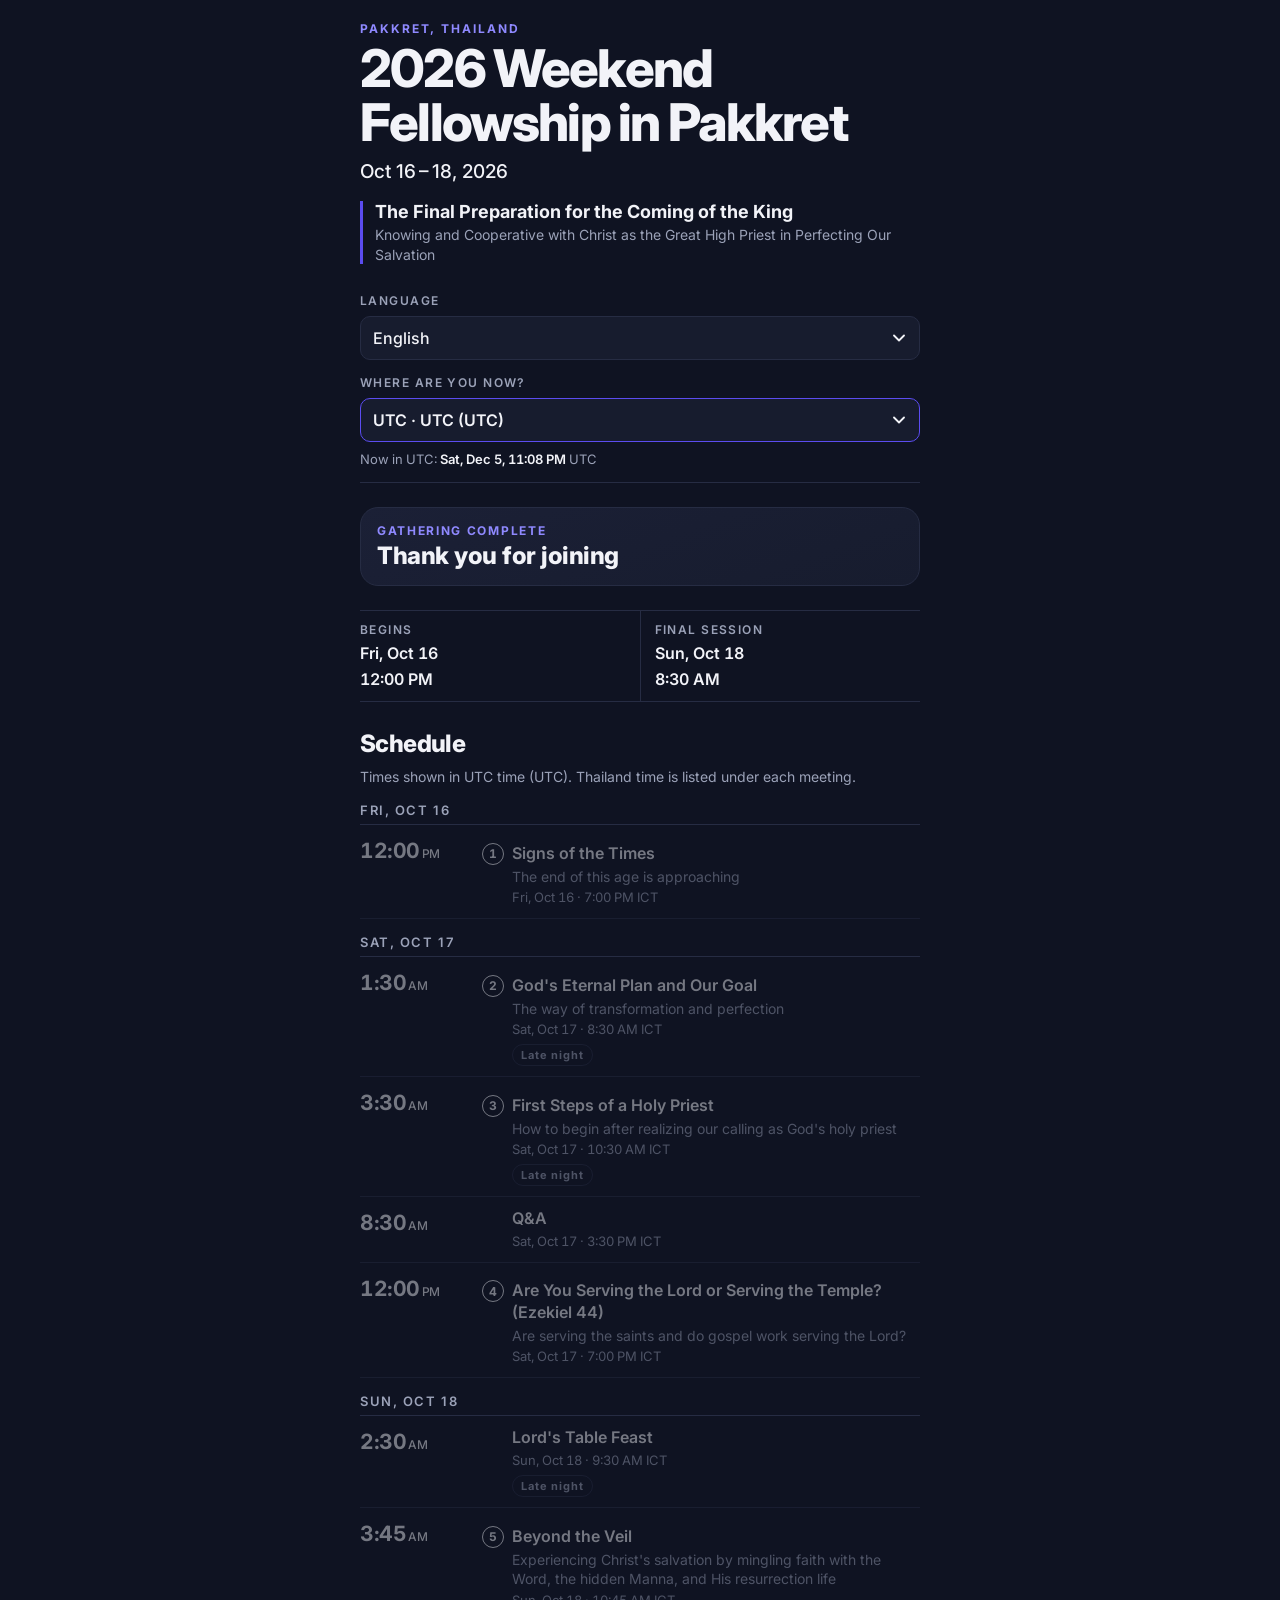
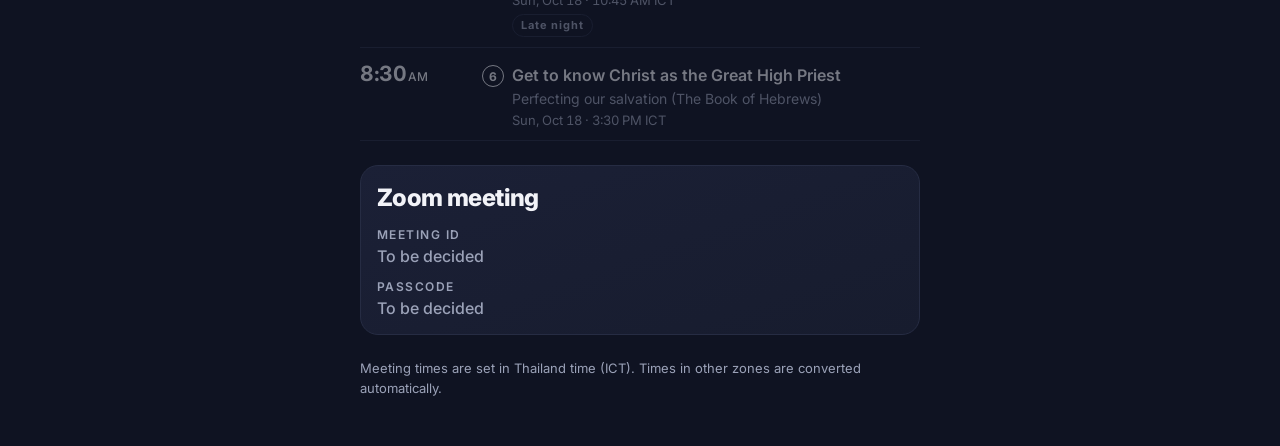
==== commit b374eec7: "Retitle to 2026 Weekend Fellowship in Pakkret; swap sessions 3 and 4 Session 3 (Sat 10:30) is now Fi" ====
--- a/index.html
+++ b/index.html
@@ -3,9 +3,9 @@
 <head>
 <meta charset="utf-8">
 <meta name="viewport" content="width=device-width, initial-scale=1, viewport-fit=cover">
-<title>Pakkret Fellowship Meeting</title>
+<title>2026 Weekend Fellowship in Pakkret</title>
 <meta name="description" content="Oct 16–18, 2026 · Pakkret, Thailand. Schedule in your time zone and Zoom details.">
-<meta property="og:title" content="Pakkret Fellowship Meeting">
+<meta property="og:title" content="2026 Weekend Fellowship in Pakkret">
 <meta property="og:description" content="Oct 16–18, 2026 · Pakkret, Thailand. Schedule in your time zone and Zoom details.">
 <meta property="og:type" content="website">
 <style>
@@ -170,7 +170,7 @@
 <div class="wrap">
   <header>
     <div class="place" data-t="place">Pakkret, Thailand</div>
-    <h1>Pakkret Fellowship Meeting</h1>
+    <h1>2026 Weekend Fellowship in Pakkret</h1>
     <p class="dates" id="dates">Oct 16 – 18, 2026</p>
     <p class="theme"><b data-t="theme">The Final Preparation for the Coming of the King</b>
       <span data-t="themeSub">Knowing and Cooperative with Christ as the Great High Priest in Perfecting Our Salvation</span></p>
@@ -265,9 +265,9 @@
     sessions: [
       ["Signs of the Times", "The end of this age is approaching"],
       ["God's Eternal Plan and Our Goal", "The way of transformation and perfection"],
+      ["First Steps of a Holy Priest", "How to begin after realizing our calling as God's holy priest"],
+      ["Q&A"],
       ["Are You Serving the Lord or Serving the Temple? (Ezekiel 44)", "Are serving the saints and do gospel work serving the Lord?"],
-      ["Q&A"],
-      ["First Steps of a Holy Priest", "How to begin after realizing our calling as God's holy priest"],
       ["Lord's Table Feast"],
       ["Beyond the Veil", "Experiencing Christ's salvation by mingling faith with the Word, the hidden Manna, and His resurrection life"],
       ["Get to know Christ as the Great High Priest", "Perfecting our salvation (The Book of Hebrews)"],
@@ -293,9 +293,9 @@
     sessions: [
       ["หมายสำคัญแห่งยุคสมัย", "วาระสุดท้ายของยุคนี้ใกล้เข้ามาแล้ว"],
       ["แผนการนิรันดร์ของพระเจ้าและเป้าหมายของเรา", "หนทางแห่งการเปลี่ยนแปลงและความสมบูรณ์"],
+      ["ก้าวแรกของปุโรหิตผู้บริสุทธิ์", "จะเริ่มต้นอย่างไร เมื่อตระหนักถึงการทรงเรียกให้เป็นปุโรหิตผู้บริสุทธิ์ของพระเจ้า"],
+      ["ถาม-ตอบ"],
       ["ท่านกำลังปรนนิบัติองค์พระผู้เป็นเจ้า หรือปรนนิบัติพระวิหาร? (เอเสเคียล 44)", "การรับใช้วิสุทธิชนและการประกาศข่าวประเสริฐ คือการปรนนิบัติองค์พระผู้เป็นเจ้าหรือไม่?"],
-      ["ถาม-ตอบ"],
-      ["ก้าวแรกของปุโรหิตผู้บริสุทธิ์", "จะเริ่มต้นอย่างไร เมื่อตระหนักถึงการทรงเรียกให้เป็นปุโรหิตผู้บริสุทธิ์ของพระเจ้า"],
       ["งานเลี้ยงโต๊ะขององค์พระผู้เป็นเจ้า"],
       ["ภายในม่าน", "ประสบความรอดของพระคริสต์ โดยผสานความเชื่อเข้ากับพระวจนะ มานาที่ซ่อนไว้ และชีวิตแห่งการเป็นขึ้นจากตายของพระองค์"],
       ["รู้จักพระคริสต์ผู้ทรงเป็นมหาปุโรหิต", "การทำให้ความรอดของเราสมบูรณ์ (พระธรรมฮีบรู)"],
@@ -321,9 +321,9 @@
     sessions: [
       ["ကာလ၏ နိမိတ်လက္ခဏာများ", "ဤခေတ်၏ အဆုံးသည် နီးကပ်လာပြီ"],
       ["ဘုရားသခင်၏ ထာဝရအကြံအစည်နှင့် ကျွန်ုပ်တို့၏ ပန်းတိုင်", "ပြောင်းလဲခြင်းနှင့် စုံလင်ခြင်းသို့ ရောက်သောလမ်း"],
+      ["သန့်ရှင်းသော ယဇ်ပုရောဟိတ်၏ ပထမခြေလှမ်းများ", "ဘုရားသခင်၏ သန့်ရှင်းသော ယဇ်ပုရောဟိတ်အဖြစ် ခေါ်တော်မူခြင်းကို သိမြင်ပြီးနောက် မည်သို့ စတင်ရမည်နည်း"],
+      ["အမေး-အဖြေ"],
       ["သင်သည် သခင်ဘုရားကို အမှုတော်ဆောင်နေသလော၊ ဗိမာန်တော်ကို အမှုဆောင်နေသလော။ (ယေဇကျေလ ၄၄)", "သန့်ရှင်းသူများကို ပြုစုခြင်းနှင့် ဧဝံဂေလိအမှုတော်ဆောင်ခြင်းသည် သခင်ဘုရားကို အမှုတော်ဆောင်ခြင်း ဖြစ်သလော။"],
-      ["အမေး-အဖြေ"],
-      ["သန့်ရှင်းသော ယဇ်ပုရောဟိတ်၏ ပထမခြေလှမ်းများ", "ဘုရားသခင်၏ သန့်ရှင်းသော ယဇ်ပုရောဟိတ်အဖြစ် ခေါ်တော်မူခြင်းကို သိမြင်ပြီးနောက် မည်သို့ စတင်ရမည်နည်း"],
       ["သခင်ဘုရား၏ စားပွဲတော်ပွဲ"],
       ["ကုလားကာအတွင်းသို့", "ယုံကြည်ခြင်းကို နှုတ်ကပါဌ်တော်၊ ဝှက်ထားသော မန္နနှင့် ကိုယ်တော်၏ ရှင်ပြန်ထမြောက်ခြင်းအသက်နှင့် ပေါင်းစပ်၍ ခရစ်တော်၏ ကယ်တင်ခြင်းကို တွေ့ကြုံခြင်း"],
       ["ယဇ်ပုရောဟိတ်မင်းကြီး ခရစ်တော်ကို သိကျွမ်းခြင်း", "ကျွန်ုပ်တို့၏ ကယ်တင်ခြင်းကို စုံလင်စေခြင်း (ဟေဗြဲဩဝါဒစာ)"],
@@ -349,9 +349,9 @@
     sessions: [
       ["Dấu hiệu của thời đại", "Sự cuối cùng của thời đại này đang đến gần"],
       ["Kế hoạch đời đời của Đức Chúa Trời và mục tiêu của chúng ta", "Con đường biến đổi và hoàn thiện"],
+      ["Những bước đầu của một thầy tế lễ thánh", "Bắt đầu thế nào sau khi nhận biết sự kêu gọi làm thầy tế lễ thánh của Đức Chúa Trời"],
+      ["Hỏi & Đáp"],
       ["Bạn đang phục vụ Chúa hay phục vụ đền thờ? (Ê-xê-chi-ên 44)", "Phục vụ các thánh đồ và làm công tác Phúc Âm có phải là phục vụ Chúa không?"],
-      ["Hỏi & Đáp"],
-      ["Những bước đầu của một thầy tế lễ thánh", "Bắt đầu thế nào sau khi nhận biết sự kêu gọi làm thầy tế lễ thánh của Đức Chúa Trời"],
       ["Tiệc Bàn của Chúa"],
       ["Vào bên trong bức màn", "Kinh nghiệm sự cứu rỗi của Đấng Christ bằng cách hòa hiệp đức tin với Lời Chúa, ma-na ẩn giấu và sự sống phục sinh của Ngài"],
       ["Nhận biết Đấng Christ là Thầy Tế Lễ Thượng Phẩm", "Hoàn thiện sự cứu rỗi của chúng ta (Sách Hê-bơ-rơ)"],
@@ -377,9 +377,9 @@
     sessions: [
       ["Mga Tanda ng Panahon", "Nalalapit na ang wakas ng panahong ito"],
       ["Ang Walang-hanggang Plano ng Diyos at ang Ating Layunin", "Ang daan ng pagbabago at kasakdalan"],
+      ["Mga Unang Hakbang ng Isang Banal na Saserdote", "Paano magsimula matapos maunawaan ang ating pagkatawag bilang banal na saserdote ng Diyos"],
+      ["Tanong at Sagot"],
       ["Naglilingkod Ka ba sa Panginoon o sa Templo? (Ezekiel 44)", "Ang paglilingkod ba sa mga banal at ang gawain ng ebanghelyo ay paglilingkod sa Panginoon?"],
-      ["Tanong at Sagot"],
-      ["Mga Unang Hakbang ng Isang Banal na Saserdote", "Paano magsimula matapos maunawaan ang ating pagkatawag bilang banal na saserdote ng Diyos"],
       ["Piging sa Hapag ng Panginoon"],
       ["Sa Loob ng Tabing", "Pagdanas sa kaligtasan ni Cristo sa pamamagitan ng paghahalo ng pananampalataya sa Salita, sa nakatagong Mana, at sa Kanyang buhay ng pagkabuhay na muli"],
       ["Kilalanin si Cristo bilang Dakilang Punong Saserdote", "Ang pagpapasakdal ng ating kaligtasan (Aklat ng mga Hebreo)"],
@@ -405,9 +405,9 @@
     sessions: [
       ["시대의 징조", "이 시대의 끝이 다가오고 있다"],
       ["하나님의 영원한 계획과 우리의 목표", "변화와 온전함에 이르는 길"],
+      ["거룩한 제사장의 첫걸음", "하나님의 거룩한 제사장으로 부르심을 깨달은 후 어떻게 시작할 것인가"],
+      ["질의응답"],
       ["주님을 섬기는가, 성전을 섬기는가? (에스겔 44장)", "성도를 섬기고 복음을 전하는 일이 곧 주님을 섬기는 것인가?"],
-      ["질의응답"],
-      ["거룩한 제사장의 첫걸음", "하나님의 거룩한 제사장으로 부르심을 깨달은 후 어떻게 시작할 것인가"],
       ["주의 만찬"],
       ["휘장 안으로", "믿음을 말씀과 화합하여, 감추었던 만나와 그분의 부활 생명으로 그리스도의 구원을 체험함"],
       ["대제사장이신 그리스도를 알라", "우리의 구원을 온전케 하심 (히브리서)"],
@@ -433,9 +433,9 @@
     sessions: [
       ["Zeichen der Zeit", "Das Ende dieses Zeitalters naht"],
       ["Gottes ewiger Plan und unser Ziel", "Der Weg der Verwandlung und Vollendung"],
+      ["Erste Schritte eines heiligen Priesters", "Wie wir beginnen, nachdem wir unsere Berufung als Gottes heilige Priester erkannt haben"],
+      ["Fragen & Antworten"],
       ["Dienst du dem Herrn oder dem Tempel? (Hesekiel 44)", "Ist der Dienst an den Heiligen und das Evangeliumswerk ein Dienst für den Herrn?"],
-      ["Fragen & Antworten"],
-      ["Erste Schritte eines heiligen Priesters", "Wie wir beginnen, nachdem wir unsere Berufung als Gottes heilige Priester erkannt haben"],
       ["Fest am Tisch des Herrn"],
       ["Hinter den Vorhang", "Christi Errettung erfahren, indem wir den Glauben mit dem Wort, dem verborgenen Manna und seinem Auferstehungsleben vermischen"],
       ["Christus als den großen Hohenpriester kennenlernen", "Die Vollendung unserer Errettung (Hebräerbrief)"],
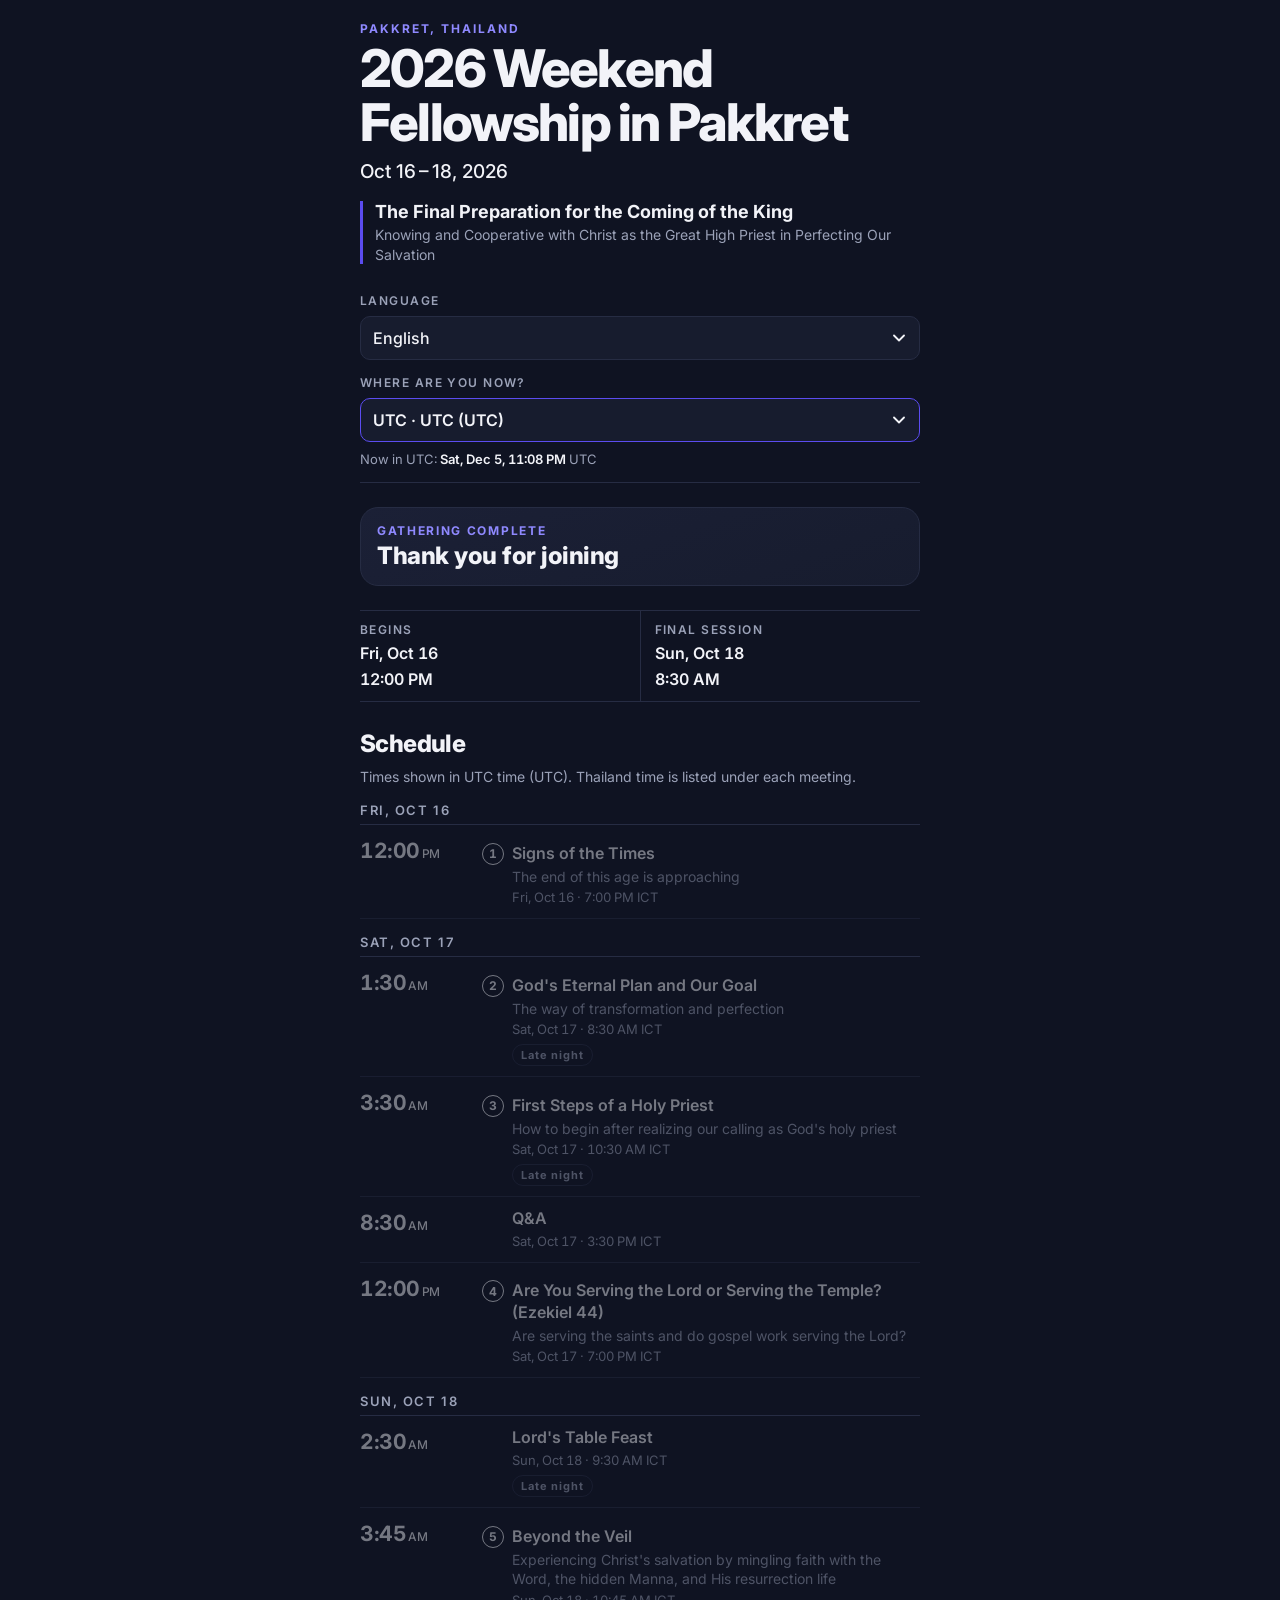
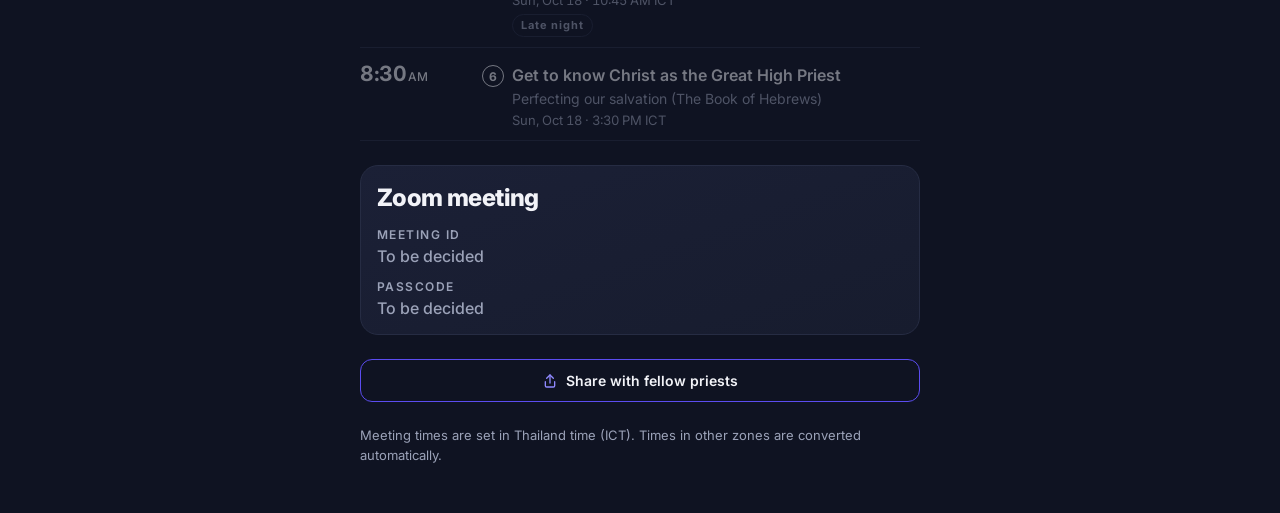
==== commit efc482c4: "Add 'Share with fellow priests' button at the bottom Opens the phone's share sheet, or copies the li" ====
--- a/index.html
+++ b/index.html
@@ -54,6 +54,12 @@
 .theme { margin: 10px 0 0; padding-left: 12px; border-left: 3px solid var(--brand); display: grid; gap: 2px; }
 .theme b { font-family: var(--font-display); font-weight: 700; font-size: 16px; line-height: 1.25; }
 .theme span { color: var(--muted); font-size: 14px; line-height: 1.4; }
+.share {
+  display: flex; align-items: center; justify-content: center; gap: 8px; width: 100%;
+  font: 600 14px var(--font-body); color: var(--ink); background: transparent;
+  border: 1px solid var(--brand); border-radius: 12px; padding: 12px 16px; cursor: pointer;
+}
+.share svg { flex: 0 0 auto; color: var(--accent); }
 
 /* Zone bar: one dropdown; "Other city…" opens the search picker below it */
 .zonebar { padding: 4px 0 12px; border-bottom: 1px solid var(--line); }
@@ -213,6 +219,11 @@
     <a class="join" id="zjoin" target="_blank" rel="noopener" data-t="join" hidden>Open in Zoom</a>
   </section>
 
+  <button class="share" id="share" type="button">
+    <svg width="16" height="16" viewBox="0 0 24 24" fill="none" stroke="currentColor" stroke-width="2" stroke-linecap="round" stroke-linejoin="round" aria-hidden="true"><path d="M12 3v12"/><path d="M7 8l5-5 5 5"/><path d="M5 13v6a2 2 0 0 0 2 2h10a2 2 0 0 0 2-2v-6"/></svg>
+    <span data-t="share">Share with fellow priests</span>
+  </button>
+
   <footer data-t="footer">Meeting times are set in Thailand time (ICT). Times in other zones are converted automatically.</footer>
 </div>
 
@@ -247,6 +258,7 @@
 const TEXT = {
   en: {
     label: "English", locale: "en-US",
+    share: "Share with fellow priests", linkCopied: "Link copied",
     place: "Pakkret, Thailand",
     theme: "The Final Preparation for the Coming of the King",
     themeSub: "Knowing and Cooperative with Christ as the Great High Priest in Perfecting Our Salvation",
@@ -275,6 +287,7 @@
   },
   th: {
     label: "ไทย", locale: "th-TH",
+    share: "แบ่งปันให้เพื่อนปุโรหิต", linkCopied: "คัดลอกลิงก์แล้ว",
     place: "ปากเกร็ด ประเทศไทย",
     theme: "การเตรียมพร้อมครั้งสุดท้ายสำหรับการเสด็จมาของกษัตริย์",
     themeSub: "รู้จักและร่วมมือกับพระคริสต์ผู้ทรงเป็นมหาปุโรหิต ในการทำให้ความรอดของเราสมบูรณ์",
@@ -303,6 +316,7 @@
   },
   my: {
     label: "မြန်မာ", locale: "my-MM",
+    share: "ယဇ်ပုရောဟိတ်ညီအစ်ကိုများထံ မျှဝေရန်", linkCopied: "လင့်ခ် ကူးယူပြီး",
     place: "Pakkret၊ ထိုင်းနိုင်ငံ",
     theme: "ဘုရင်ကြွလာခြင်းအတွက် နောက်ဆုံးပြင်ဆင်ခြင်း",
     themeSub: "ကျွန်ုပ်တို့၏ ကယ်တင်ခြင်းကို စုံလင်စေရာတွင် ယဇ်ပုရောဟိတ်မင်းကြီး ခရစ်တော်ကို သိကျွမ်း၍ ပူးပေါင်းဆောင်ရွက်ခြင်း",
@@ -331,6 +345,7 @@
   },
   vi: {
     label: "Tiếng Việt", locale: "vi-VN",
+    share: "Chia sẻ với các thầy tế lễ đồng công", linkCopied: "Đã sao chép liên kết",
     place: "Pakkret, Thái Lan",
     theme: "Sự chuẩn bị cuối cùng cho sự đến của Vua",
     themeSub: "Biết và hợp tác với Đấng Christ là Thầy Tế Lễ Thượng Phẩm trong việc hoàn thiện sự cứu rỗi của chúng ta",
@@ -359,6 +374,7 @@
   },
   fil: {
     label: "Filipino", locale: "fil-PH",
+    share: "Ibahagi sa kapwa saserdote", linkCopied: "Nakopya ang link",
     place: "Pakkret, Thailand",
     theme: "Ang Huling Paghahanda para sa Pagdating ng Hari",
     themeSub: "Pagkilala at Pakikipagtulungan kay Cristo bilang Dakilang Punong Saserdote sa Pagpapasakdal ng Ating Kaligtasan",
@@ -387,6 +403,7 @@
   },
   ko: {
     label: "한국어", locale: "ko-KR",
+    share: "동역하는 제사장들에게 공유", linkCopied: "링크가 복사되었습니다",
     place: "태국 빡끄렛",
     theme: "왕의 오심을 위한 마지막 준비",
     themeSub: "우리의 구원을 온전케 하시는 대제사장 그리스도를 알고 그분과 협력함",
@@ -415,6 +432,7 @@
   },
   de: {
     label: "Deutsch", locale: "de-DE",
+    share: "Mit Mitpriestern teilen", linkCopied: "Link kopiert",
     place: "Pakkret, Thailand",
     theme: "Die letzte Vorbereitung auf das Kommen des Königs",
     themeSub: "Christus als den großen Hohenpriester kennen und mit ihm zusammenwirken in der Vollendung unserer Errettung",
@@ -664,6 +682,26 @@
 applyLang();
 setInterval(render, 30000);
 
+// Phones open the share sheet (KakaoTalk, LINE, WhatsApp…); elsewhere the link is copied.
+// The plain address is shared so each recipient gets their own language and time zone.
+document.getElementById("share").addEventListener("click", async () => {
+  const url = location.origin + location.pathname;
+  if (navigator.share) {
+    try { await navigator.share({ title: document.title, url }); } catch (e) {}
+    return;
+  }
+  const label = document.querySelector("#share [data-t]");
+  try { await navigator.clipboard.writeText(url); }
+  catch (e) {
+    const tmp = document.createElement("textarea");
+    tmp.value = url; document.body.appendChild(tmp); tmp.select();
+    try { document.execCommand("copy"); } catch (e2) {}
+    tmp.remove();
+  }
+  label.textContent = t("linkCopied");
+  setTimeout(() => (label.textContent = t("share")), 2000);
+});
+
 document.querySelectorAll(".copy").forEach(btn => {
   btn.addEventListener("click", () => {
     const done = () => { btn.textContent = t("copied"); setTimeout(() => (btn.textContent = t("copy")), 1500); };
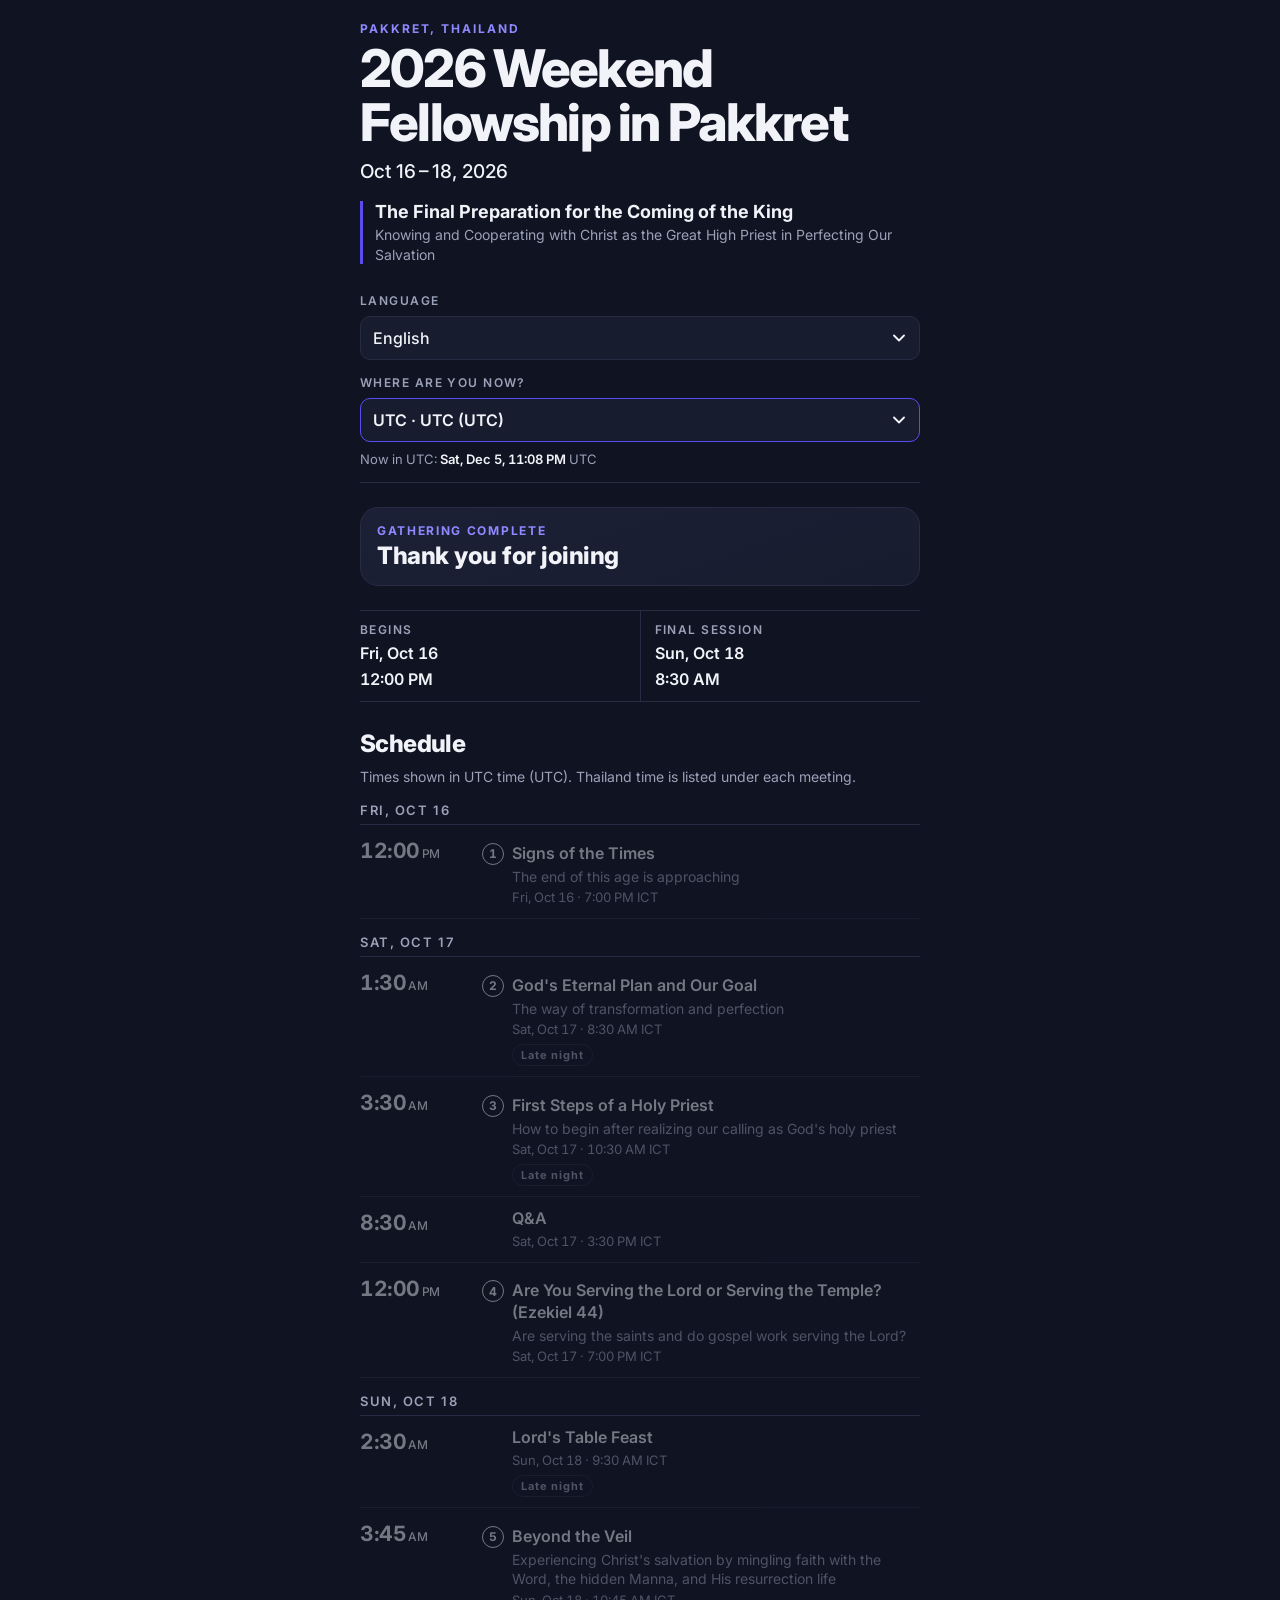
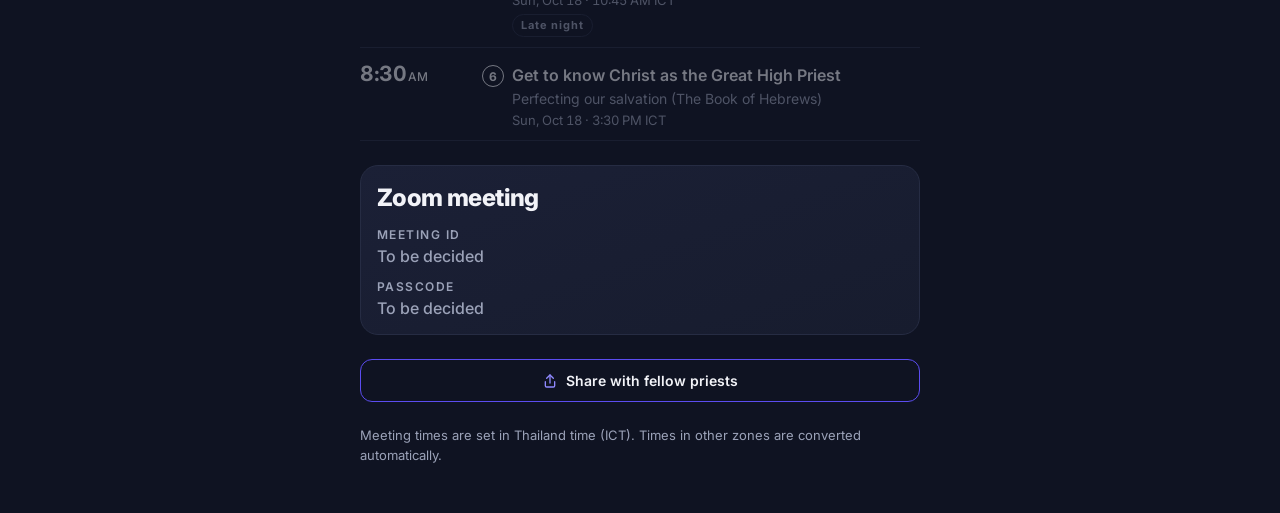
==== commit a162e590: "Add Simplified Chinese; fix theme wording to 'Cooperating' Co-Authored-By: Claude Opus 5.5 <noreply@" ====
--- a/index.html
+++ b/index.html
@@ -179,7 +179,7 @@
     <h1>2026 Weekend Fellowship in Pakkret</h1>
     <p class="dates" id="dates">Oct 16 – 18, 2026</p>
     <p class="theme"><b data-t="theme">The Final Preparation for the Coming of the King</b>
-      <span data-t="themeSub">Knowing and Cooperative with Christ as the Great High Priest in Perfecting Our Salvation</span></p>
+      <span data-t="themeSub">Knowing and Cooperating with Christ as the Great High Priest in Perfecting Our Salvation</span></p>
   </header>
 
   <div class="zonebar">
@@ -261,7 +261,7 @@
     share: "Share with fellow priests", linkCopied: "Link copied",
     place: "Pakkret, Thailand",
     theme: "The Final Preparation for the Coming of the King",
-    themeSub: "Knowing and Cooperative with Christ as the Great High Priest in Perfecting Our Salvation",
+    themeSub: "Knowing and Cooperating with Christ as the Great High Priest in Perfecting Our Salvation",
     language: "Language", where: "Where are you now?", otherCity: "Other city…",
     useDevice: "Use my phone's time · {city}", search: "Or search for your city",
     placeholder: "e.g. Sydney, London, Dubai", noCity: "No city found. Try a nearby major city.",
@@ -401,6 +401,35 @@
       ["Kilalanin si Cristo bilang Dakilang Punong Saserdote", "Ang pagpapasakdal ng ating kaligtasan (Aklat ng mga Hebreo)"],
     ],
   },
+  zh: {
+    label: "简体中文", locale: "zh-CN",
+    share: "分享给同作祭司的人", linkCopied: "链接已复制",
+    place: "泰国 Pakkret",
+    theme: "为君王再来的最后预备",
+    themeSub: "认识基督为大祭司，并与祂配合，以成全我们的救恩",
+    language: "语言", where: "您现在在哪里？", otherCity: "其他城市…",
+    useDevice: "使用手机时间 · {city}", search: "或搜索您的城市",
+    placeholder: "例如 Sydney、London、Dubai", noCity: "找不到该城市。请尝试附近的大城市。",
+    nowIn: "{zone}当前时间：", next: "下一场", inDays: "{d}天{h}小时后", inHours: "{h}小时{m}分钟后", inMins: "{m}分钟后",
+    session: "第{n}堂", complete: "聚会已全部结束", thanks: "感谢您的参与",
+    begins: "开始", final: "最后一堂", schedule: "日程",
+    allHost: "所有时间均为泰国时间（ICT）。",
+    shownIn: "按{zone}时间（{abbr}）显示，每场聚会下方另附泰国时间。",
+    lateNight: "深夜", zoom: "Zoom 会议", meetingId: "会议号", passcode: "密码",
+    tbd: "待定", copy: "复制", copied: "已复制", selected: "已选中", join: "在 Zoom 中打开",
+    footer: "聚会时间以泰国时间（ICT）为准，其他地区时间会自动换算。",
+    zones: { th: "泰国", mm: "缅甸", vn: "越南", ph: "菲律宾", kr: "韩国", eu: "欧洲", ca: "加利福尼亚", to: "加拿大" },
+    sessions: [
+      ["时代的预兆", "这个时代的结束近了"],
+      ["神永远的计划与我们的目标", "变化与成全的道路"],
+      ["圣别祭司的第一步", "认识到我们蒙召作神圣别的祭司之后，该如何开始"],
+      ["问答"],
+      ["你是在事奉主，还是事奉殿？（以西结书44章）", "服事圣徒、作福音工作，是在事奉主吗？"],
+      ["主的筵席"],
+      ["进入幔内", "将信心与话调和，借着隐藏的吗哪和祂复活的生命，经历基督的救恩"],
+      ["认识基督作大祭司", "成全我们的救恩（希伯来书）"],
+    ],
+  },
   ko: {
     label: "한국어", locale: "ko-KR",
     share: "동역하는 제사장들에게 공유", linkCopied: "링크가 복사되었습니다",
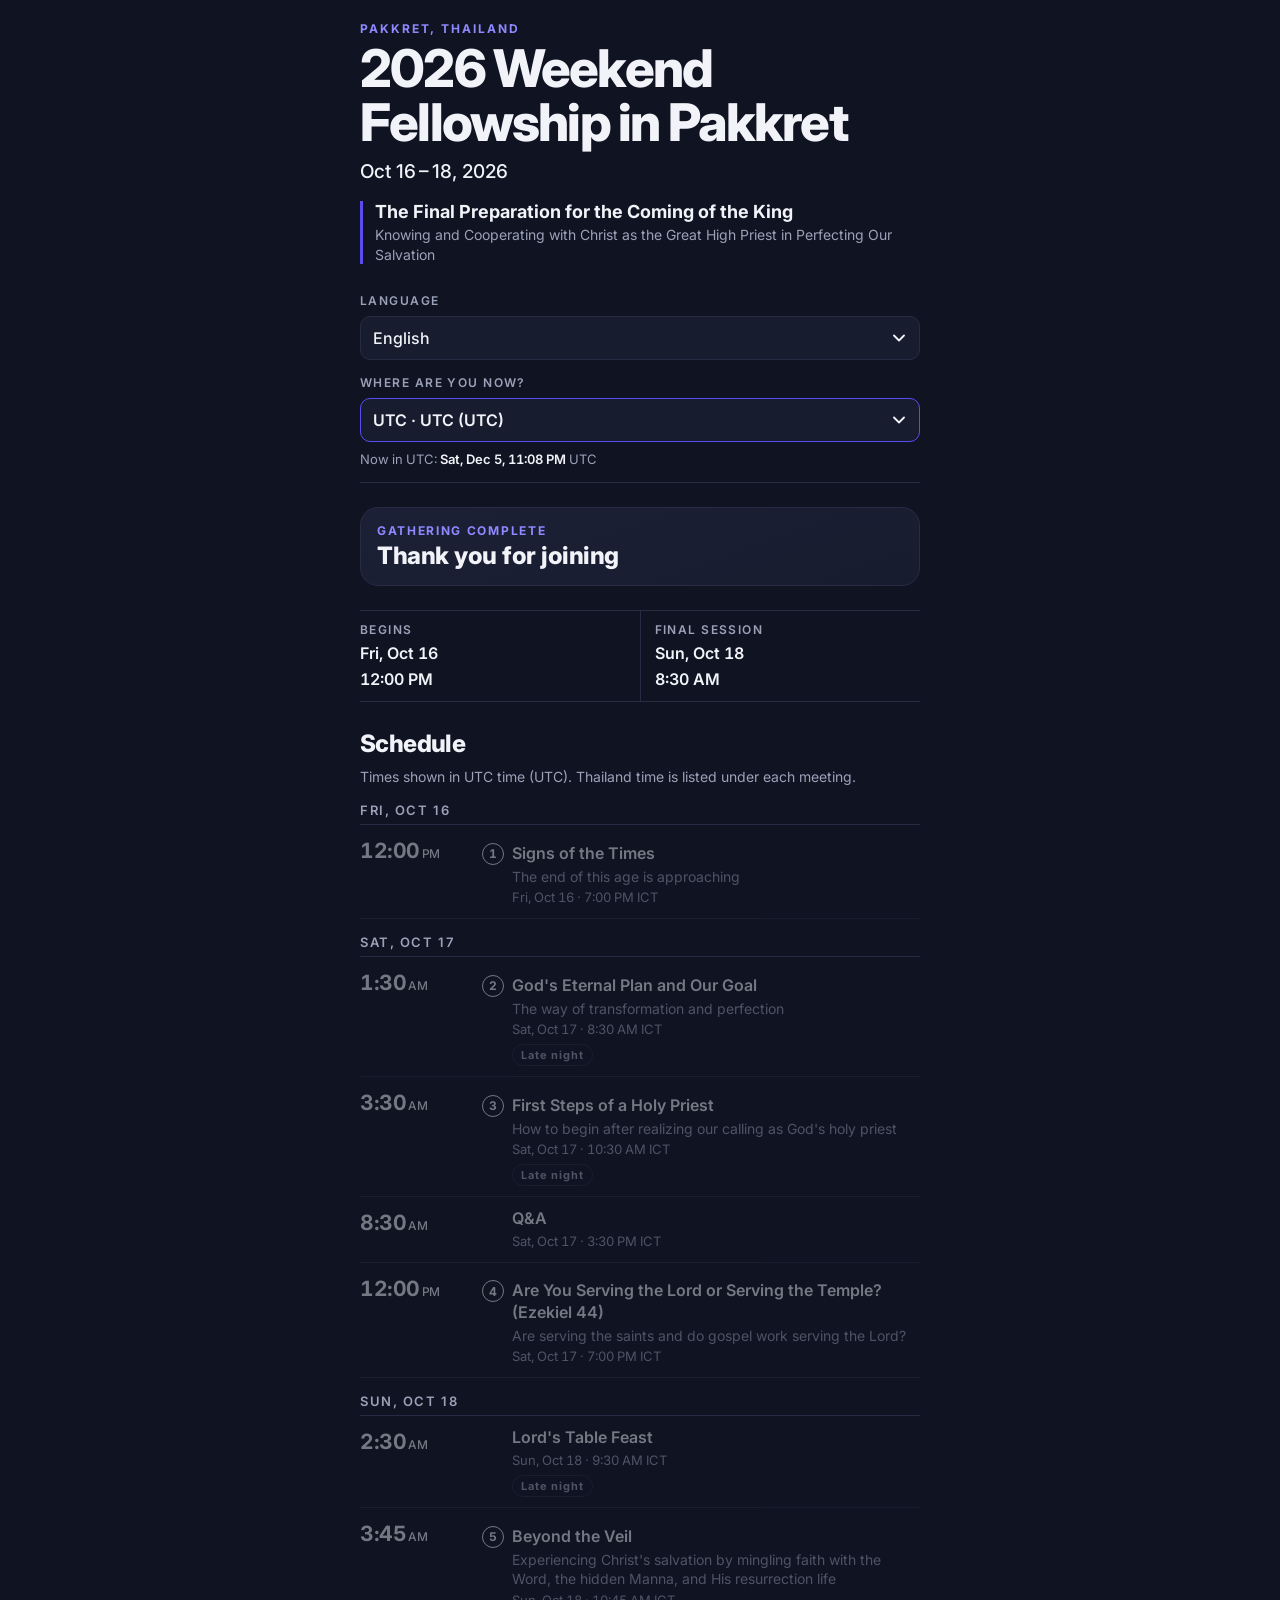
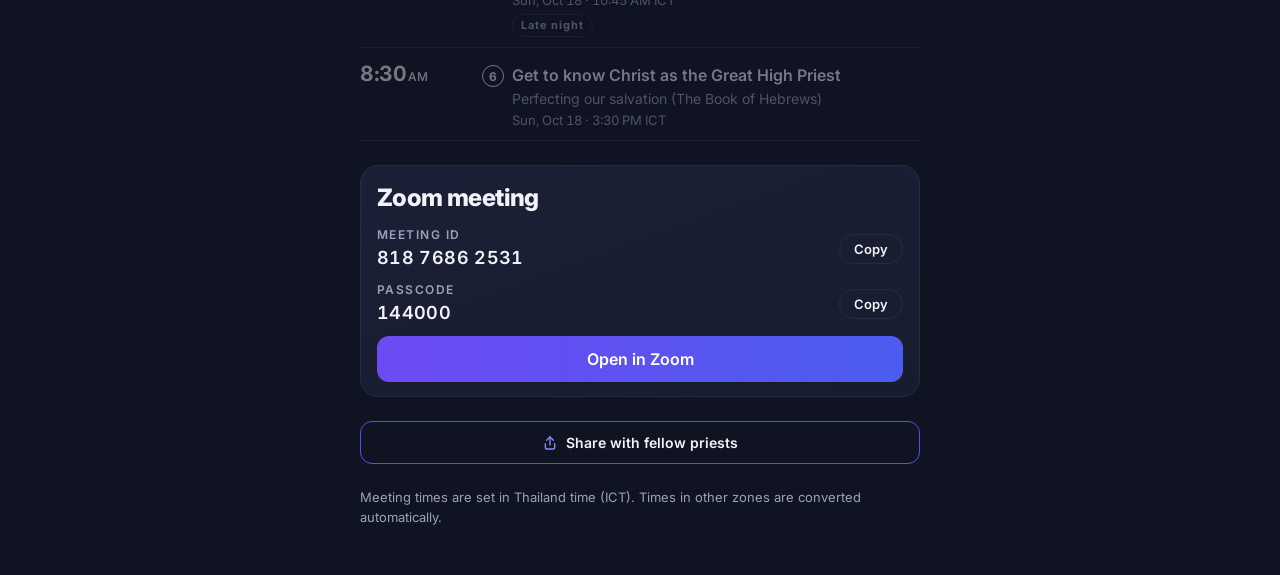
==== commit 4898c289: "Add Zoom meeting ID and passcode Co-Authored-By: Claude Opus 5.5 <noreply@anthropic.com>" ====
--- a/index.html
+++ b/index.html
@@ -242,7 +242,7 @@
 
 // Fill these in once decided (e.g. id: "864 4145 9436", passcode: "1234").
 // While one is empty the page shows "To be decided" and hides its Copy button; the Zoom button appears once the ID is set.
-const ZOOM = { id: "", passcode: "" };
+const ZOOM = { id: "818 7686 2531", passcode: "144000" };
 
 // Begins Fri evening Oct 16, ends Sun afternoon Oct 18 (Thailand time, UTC+7).
 // Titles and topics for each entry live in TEXT[lang].sessions, in the same order;
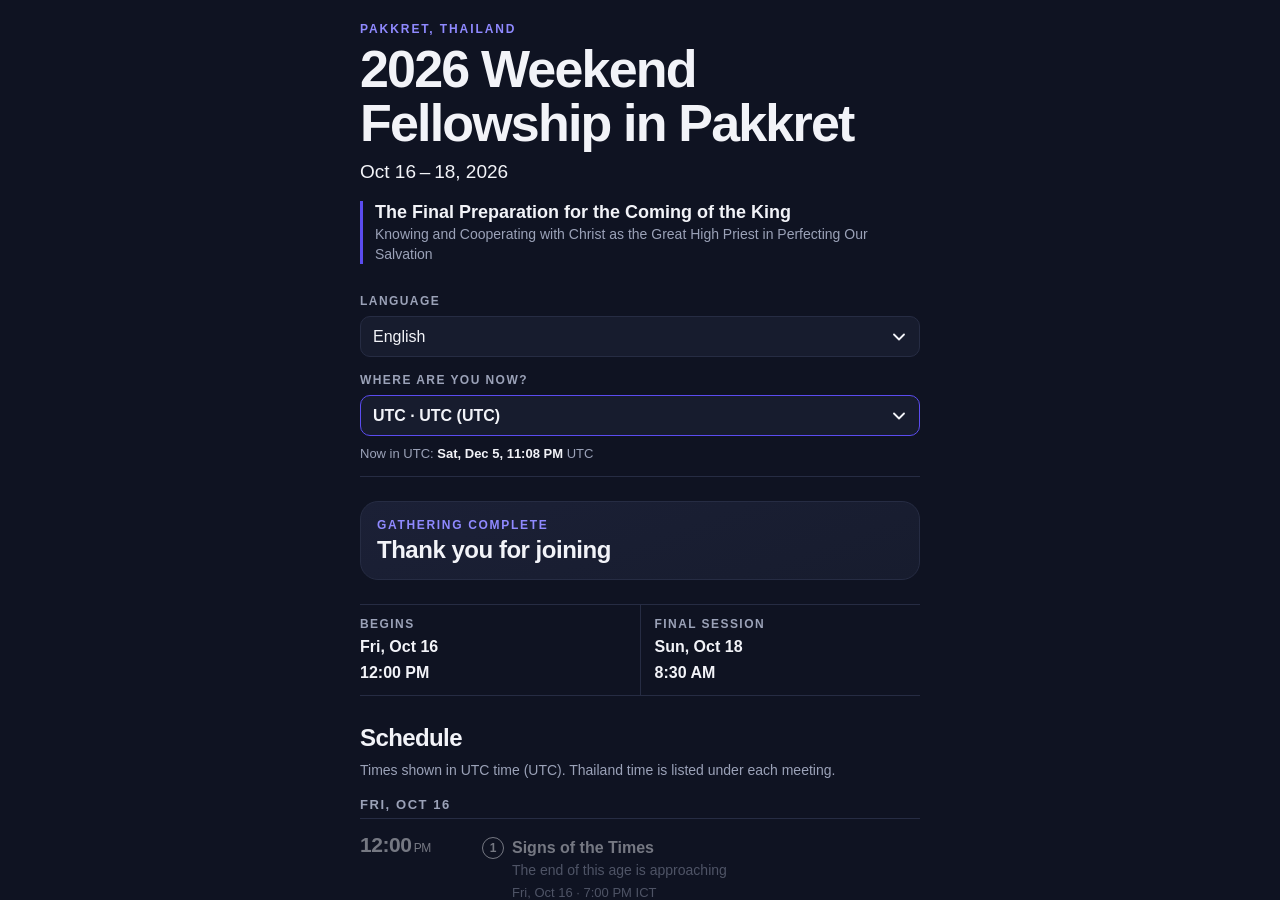
==== commit 3ce80589: "Give each meeting its own address: /261008 (Korea), /261016 (Thailand) - Shared page code moves to a" ====
--- a/index.html
+++ b/index.html
@@ -3,746 +3,49 @@
 <head>
 <meta charset="utf-8">
 <meta name="viewport" content="width=device-width, initial-scale=1, viewport-fit=cover">
-<title>2026 Weekend Fellowship in Pakkret</title>
-<meta name="description" content="Oct 16–18, 2026 · Pakkret, Thailand. Schedule in your time zone and Zoom details.">
-<meta property="og:title" content="2026 Weekend Fellowship in Pakkret">
-<meta property="og:description" content="Oct 16–18, 2026 · Pakkret, Thailand. Schedule in your time zone and Zoom details.">
+<!-- The site's root address forwards to the upcoming meeting's own page (/<yymmdd>/), listed in events.json.
+     Older links to this address keep working; ?lang= and #zone are carried over. -->
+<title>Fellowship Meetings</title>
+<meta name="description" content="Meeting schedules in your time zone, with Zoom details.">
+<meta property="og:title" content="Fellowship Meetings">
+<meta property="og:description" content="Meeting schedules in your time zone, with Zoom details.">
 <meta property="og:type" content="website">
 <style>
-:root { padding-top: env(safe-area-inset-top, 0px); padding-bottom: env(safe-area-inset-bottom, 0px); -webkit-text-size-adjust: 100%; }
-body { margin: 0; }
-[hidden] { display: none !important; }
-</style>
-<link rel="preconnect" href="https://fonts.googleapis.com">
-<link rel="preconnect" href="https://fonts.gstatic.com" crossorigin>
-<link rel="stylesheet" href="https://fonts.googleapis.com/css2?family=Inter:wght@400;500;600;700;800&display=swap">
-<style>
-/* Layout: mobile-first single column. Time-zone dropdown; every time on the page follows the chosen zone. */
-:root {
-  /* Dark navy with indigo-violet accents */
-  --paper: #0f1322;
-  --surface: #171c2e;
-  --ink: #f2f3f8;
-  --muted: #9ba2b8;
-  --line: #262c43;
-  --brand: #5b4cf0;
-  --brand-grad: linear-gradient(90deg, #6d4af2, #4b5cf0);
-  --on-brand: #ffffff;
-  --accent: #8f89ff;
-  --font-display: "Inter", "Helvetica Neue", Arial, sans-serif;
-  color-scheme: dark;
-  --font-body: "Inter", "Helvetica Neue", Arial, sans-serif;
-}
-* { box-sizing: border-box; }
-body {
-  background: var(--paper); color: var(--ink);
-  font-family: var(--font-body); font-size: 15px; line-height: 1.5;
-  padding-inline: 16px; padding-block: 0 48px;
-}
-.wrap { max-width: 560px; margin: 0 auto; display: grid; grid-template-columns: minmax(0, 1fr); gap: 24px; }
-.wrap > * { min-width: 0; }
-html, body { overflow-x: hidden; }
-
-header { padding-top: 20px; display: grid; gap: 4px; }
-.place { font-size: 12px; letter-spacing: .16em; text-transform: uppercase; color: var(--accent); font-weight: 700; }
-h1 {
-  font-family: var(--font-display); font-weight: 800;
-  font-size: clamp(30px, 8.5vw, 52px); line-height: 1.04; letter-spacing: -.035em;
-  margin: 0; text-wrap: balance;
-}
-.dates { font-family: var(--font-display); font-weight: 500; font-size: 16px; margin: 4px 0 0; }
-.theme { margin: 10px 0 0; padding-left: 12px; border-left: 3px solid var(--brand); display: grid; gap: 2px; }
-.theme b { font-family: var(--font-display); font-weight: 700; font-size: 16px; line-height: 1.25; }
-.theme span { color: var(--muted); font-size: 14px; line-height: 1.4; }
-.share {
-  display: flex; align-items: center; justify-content: center; gap: 8px; width: 100%;
-  font: 600 14px var(--font-body); color: var(--ink); background: transparent;
-  border: 1px solid var(--brand); border-radius: 12px; padding: 12px 16px; cursor: pointer;
-}
-.share svg { flex: 0 0 auto; color: var(--accent); }
-
-/* Zone bar: one dropdown; "Other city…" opens the search picker below it */
-.zonebar { padding: 4px 0 12px; border-bottom: 1px solid var(--line); }
-.zonebar .hint { display: block; font-size: 12px; font-weight: 600; letter-spacing: .12em; text-transform: uppercase; color: var(--muted); padding-bottom: 6px; }
-.zone-select {
-  width: 100%; appearance: none; -webkit-appearance: none;
-  font: 600 16px var(--font-body); color: var(--ink);
-  background: var(--surface) url("data:image/svg+xml,%3Csvg xmlns='http://www.w3.org/2000/svg' width='12' height='8' viewBox='0 0 12 8'%3E%3Cpath d='M1 1.5l5 5 5-5' fill='none' stroke='%23f2f3f8' stroke-width='1.8' stroke-linecap='round' stroke-linejoin='round'/%3E%3C/svg%3E") no-repeat right 14px center;
-  border: 1.5px solid var(--brand); border-radius: 10px;
-  padding: 11px 40px 11px 12px; cursor: pointer;
-}
-.zone-select:focus-visible { outline: 2px solid var(--accent); outline-offset: 2px; }
-.zone-select.lang { border-color: var(--line); font-weight: 500; margin-bottom: 14px; }
-.picker { margin-top: 8px; background: var(--surface); border: 1px solid var(--line); border-radius: 10px; padding: 12px; display: grid; gap: 8px; }
-.device {
-  font: 600 14px var(--font-body); color: var(--on-brand); background: var(--brand-grad);
-  border: 0; border-radius: 8px; padding: 9px 12px; cursor: pointer; text-align: left;
-}
-.picker input {
-  width: 100%; font: 16px var(--font-body); color: var(--ink); background: var(--paper);
-  border: 1px solid var(--line); border-radius: 8px; padding: 9px 10px;
-}
-.picker input:focus-visible { outline: 2px solid var(--accent); outline-offset: 1px; }
-.results { list-style: none; margin: 0; padding: 0; display: grid; }
-.results button {
-  width: 100%; display: flex; justify-content: space-between; gap: 12px; text-align: left;
-  font: 14px var(--font-body); color: var(--ink); background: none; border: 0;
-  border-bottom: 1px solid var(--line); padding: 9px 2px; cursor: pointer;
-}
-.results button span:last-child { color: var(--muted); font-size: 13px; white-space: nowrap; font-variant-numeric: tabular-nums; }
-.results .empty { color: var(--muted); font-size: 13px; padding: 6px 2px; }
-.now { font-size: 13px; color: var(--muted); padding-top: 8px; font-variant-numeric: tabular-nums; }
-.now b { color: var(--ink); font-weight: 600; }
-
-button:focus-visible, a:focus-visible { outline: 2px solid var(--accent); outline-offset: 2px; }
-
-/* Next-up */
-.next {
-  background: linear-gradient(160deg, #1b2036, var(--surface)); border: 1px solid var(--line); border-radius: 18px;
-  padding: 14px 16px; display: grid; gap: 2px;
-}
-.next .k { font-size: 12px; letter-spacing: .14em; text-transform: uppercase; color: var(--accent); font-weight: 700; }
-.next .t { font-family: var(--font-display); font-weight: 800; font-size: 20px; line-height: 1.2; letter-spacing: -.02em; font-variant-numeric: tabular-nums; }
-.next .s { color: var(--muted); font-size: 14px; font-variant-numeric: tabular-nums; }
-
-/* Overview */
-.overview { display: grid; grid-template-columns: 1fr 1fr; gap: 1px; background: var(--line); border-block: 1px solid var(--line); }
-.overview > div { background: var(--paper); padding: 10px 0; display: grid; gap: 2px; min-width: 0; }
-.overview > div:nth-child(even) { padding-left: 14px; }
-.lbl { font-size: 12px; font-weight: 600; letter-spacing: .12em; text-transform: uppercase; color: var(--muted); }
-.val { font-weight: 600; font-variant-numeric: tabular-nums; }
-
-h2 { font-family: var(--font-display); font-weight: 800; font-size: 20px; margin: 0 0 4px; letter-spacing: -.025em; }
-.sub { color: var(--muted); font-size: 14px; margin: 0 0 12px; }
-
-/* Schedule */
-.day { margin-top: 14px; }
-.day h3 { font-size: 13px; letter-spacing: .12em; text-transform: uppercase; color: var(--muted); margin: 0 0 4px; font-weight: 600; }
-.sessions { list-style: none; margin: 0; padding: 0; border-top: 1px solid var(--line); }
-.sessions li { display: grid; grid-template-columns: 84px 1fr; gap: 10px; padding: 10px 0; border-bottom: 1px solid var(--line); align-items: baseline; }
-.sessions li.past { opacity: .45; }
-.time { font-family: var(--font-display); font-weight: 700; font-size: 18px; letter-spacing: -.02em; font-variant-numeric: tabular-nums; white-space: nowrap; }
-.time small { font-size: 12px; font-weight: 500; margin-left: 2px; }
-/* Burmese and Thai stack marks above and below the line; give them more room */
-:lang(my) .theme b, :lang(my) .theme span, :lang(my) .what strong, :lang(my) .topic, :lang(my) .next .t, :lang(my) .sub,
-:lang(th) .theme span, :lang(th) .topic { line-height: 1.75; }
-.time small.pre { margin: 0 3px 0 0; } /* languages that put the day period first, e.g. Korean 오후 7:00 */
-.what { min-width: 0; display: grid; gap: 2px; }
-.what strong { font-weight: 600; display: flex; align-items: flex-start; gap: 8px; line-height: 1.35; }
-.what .topic { font-size: 14px; color: var(--muted); line-height: 1.4; padding-left: 30px; }
-.num {
-  flex: 0 0 auto; display: inline-grid; place-items: center; width: 22px; height: 22px; border-radius: 50%;
-  border: 1.5px solid var(--ink); font: 700 12px var(--font-display); font-variant-numeric: tabular-nums;
-}
-.num.blank { visibility: hidden; } /* keeps unnumbered items (Q&A, Feast) aligned with the numbered ones */
-.what .ref { font-size: 13px; color: var(--muted); font-variant-numeric: tabular-nums; padding-left: 30px; }
-.pills { display: flex; flex-wrap: wrap; gap: 6px; margin-top: 2px; padding-left: 30px; }
-.pill { font-size: 11px; font-weight: 700; letter-spacing: .08em; border-radius: 999px; padding: 2px 8px; }
-.pill.next-p { background: var(--brand); color: var(--on-brand); }
-.pill.night { border: 1px solid var(--line); color: var(--muted); }
-
-/* Zoom */
-.zoom { background: linear-gradient(160deg, #1b2036, var(--surface)); border: 1px solid var(--line); border-radius: 18px; padding: 14px 16px; display: grid; gap: 10px; }
-.zoom h2 { margin: 0; }
-.cred { display: flex; align-items: center; justify-content: space-between; gap: 12px; }
-.cred .val { font-family: var(--font-display); font-size: 18px; letter-spacing: .02em; }
-.cred .val.tbd { font-family: var(--font-body); font-size: 16px; font-weight: 500; letter-spacing: 0; color: var(--muted); }
-.copy {
-  font: 600 13px var(--font-body); color: var(--ink); background: transparent;
-  border: 1px solid var(--line); border-radius: 999px; padding: 6px 14px; cursor: pointer; flex: 0 0 auto;
-}
-.join {
-  display: block; text-align: center; text-decoration: none;
-  background: var(--brand-grad); color: var(--on-brand); font-weight: 600;
-  border-radius: 12px; padding: 11px;
-}
-
-footer { font-size: 13px; color: var(--muted); }
-
-@media (min-width: 640px) {
-  body { padding-inline: 24px; }
-  .sessions li { grid-template-columns: 112px 1fr; }
-  body { font-size: 16px; }
-  h2 { font-size: 24px; }
-  .time { font-size: 21px; }
-  .next .t { font-size: 24px; }
-  .dates { font-size: 19px; }
-  .theme b { font-size: 18px; }
-}
+:root { color-scheme: dark; --paper: #0f1322; --ink: #f2f3f8; --muted: #9ba2b8; --line: #262c43; }
+body { margin: 0; background: var(--paper); color: var(--ink); font: 15px/1.5 "Inter", "Helvetica Neue", Arial, sans-serif; padding: 24px 16px; }
+main { max-width: 560px; margin: 0 auto; }
+ul { list-style: none; margin: 0; padding: 0; border-top: 1px solid var(--line); }
+li { border-bottom: 1px solid var(--line); }
+a { display: block; padding: 12px 0; color: var(--ink); text-decoration: none; }
+a small { display: block; color: var(--muted); }
+p { color: var(--muted); }
 </style>
 </head>
 <body>
+<main>
+  <p id="msg">Opening the meeting page…</p>
+  <ul id="list"></ul>
+</main>
+<script>
+const localDay = () => { const d = new Date(); return `${d.getFullYear()}-${String(d.getMonth() + 1).padStart(2, "0")}-${String(d.getDate()).padStart(2, "0")}`; };
 
-<div class="wrap">
-  <header>
-    <div class="place" data-t="place">Pakkret, Thailand</div>
-    <h1>2026 Weekend Fellowship in Pakkret</h1>
-    <p class="dates" id="dates">Oct 16 – 18, 2026</p>
-    <p class="theme"><b data-t="theme">The Final Preparation for the Coming of the King</b>
-      <span data-t="themeSub">Knowing and Cooperating with Christ as the Great High Priest in Perfecting Our Salvation</span></p>
-  </header>
-
-  <div class="zonebar">
-    <label class="hint" for="langSelect" data-t="language">Language</label>
-    <select class="zone-select lang" id="langSelect"></select>
-    <label class="hint" for="zoneSelect" data-t="where">Where are you now?</label>
-    <select class="zone-select" id="zoneSelect"></select>
-    <div class="picker" id="picker" hidden>
-      <button class="device" id="useDevice" type="button"></button>
-      <label class="lbl" for="tzSearch" data-t="search">Or search for your city</label>
-      <input id="tzSearch" type="search" placeholder="e.g. Sydney, London, Dubai" autocomplete="off" enterkeyhint="search">
-      <ul class="results" id="tzResults"></ul>
-    </div>
-    <div class="now" id="now"></div>
-  </div>
-
-  <section class="next" id="next" aria-live="polite"></section>
-
-  <section class="overview" id="overview" aria-label="Overview"></section>
-
-  <section>
-    <h2 data-t="schedule">Schedule</h2>
-    <p class="sub" id="schedSub"></p>
-    <div id="schedule"></div>
-  </section>
-
-  <section class="zoom">
-    <h2 data-t="zoom">Zoom meeting</h2>
-    <div class="cred">
-      <div><div class="lbl" data-t="meetingId">Meeting ID</div><div class="val" id="zid"></div></div>
-      <button class="copy" type="button" data-target="zid" data-t="copy" hidden>Copy</button>
-    </div>
-    <div class="cred">
-      <div><div class="lbl" data-t="passcode">Passcode</div><div class="val" id="zpw"></div></div>
-      <button class="copy" type="button" data-target="zpw" data-t="copy" hidden>Copy</button>
-    </div>
-    <a class="join" id="zjoin" target="_blank" rel="noopener" data-t="join" hidden>Open in Zoom</a>
-  </section>
-
-  <button class="share" id="share" type="button">
-    <svg width="16" height="16" viewBox="0 0 24 24" fill="none" stroke="currentColor" stroke-width="2" stroke-linecap="round" stroke-linejoin="round" aria-hidden="true"><path d="M12 3v12"/><path d="M7 8l5-5 5 5"/><path d="M5 13v6a2 2 0 0 0 2 2h10a2 2 0 0 0 2-2v-6"/></svg>
-    <span data-t="share">Share with fellow priests</span>
-  </button>
-
-  <footer data-t="footer">Meeting times are set in Thailand time (ICT). Times in other zones are converted automatically.</footer>
-</div>
-
-<script>
-// Host first, then nearest to Pakkret
-const ZONES = [
-  { id: "th", place: "Pakkret",           tz: "Asia/Bangkok",        abbr: "ICT" },
-  { id: "mm", place: "Yangon",            tz: "Asia/Yangon",         abbr: "MMT", also: ["Asia/Rangoon"] },
-  { id: "vn", place: "Ho Chi Minh",       tz: "Asia/Ho_Chi_Minh",    abbr: "ICT", also: ["Asia/Saigon"] },
-  { id: "ph", place: "Manila",            tz: "Asia/Manila",         abbr: "PHT" },
-  { id: "kr", place: "Seoul",             tz: "Asia/Seoul",          abbr: "KST" },
-  { id: "eu", place: "Stuttgart, Zurich", tz: "Europe/Berlin",       abbr: "CEST", also: ["Europe/Zurich"] },
-  { id: "ca", place: "Fountain Valley",   tz: "America/Los_Angeles", abbr: "PDT" },
-  { id: "to", place: "Toronto",           tz: "America/Toronto",     abbr: "EDT" },
-];
-
-// Fill these in once decided (e.g. id: "864 4145 9436", passcode: "1234").
-// While one is empty the page shows "To be decided" and hides its Copy button; the Zoom button appears once the ID is set.
-const ZOOM = { id: "818 7686 2531", passcode: "144000" };
-
-// Begins Fri evening Oct 16, ends Sun afternoon Oct 18 (Thailand time, UTC+7).
-// Titles and topics for each entry live in TEXT[lang].sessions, in the same order;
-// an entry without a topic (Q&A, Feast) is not counted as a numbered session.
-const PLAN = [
-  ["2026-10-16", "19:00"],
-  ["2026-10-17", "08:30"], ["2026-10-17", "10:30"], ["2026-10-17", "15:30"], ["2026-10-17", "19:00"],
-  ["2026-10-18", "09:30"], ["2026-10-18", "10:45"], ["2026-10-18", "15:30"],
-];
-
-// Ordered like ZONES: English, then the host, then nearest to Pakkret.
-// {x} placeholders are filled in by t(). `locale` drives date/time formatting.
-const TEXT = {
-  en: {
-    label: "English", locale: "en-US",
-    share: "Share with fellow priests", linkCopied: "Link copied",
-    place: "Pakkret, Thailand",
-    theme: "The Final Preparation for the Coming of the King",
-    themeSub: "Knowing and Cooperating with Christ as the Great High Priest in Perfecting Our Salvation",
-    language: "Language", where: "Where are you now?", otherCity: "Other city…",
-    useDevice: "Use my phone's time · {city}", search: "Or search for your city",
-    placeholder: "e.g. Sydney, London, Dubai", noCity: "No city found. Try a nearby major city.",
-    nowIn: "Now in {zone}:", next: "Next", inDays: "in {d}d {h}h", inHours: "in {h}h {m}m", inMins: "in {m} min",
-    session: "Session {n}", complete: "Gathering complete", thanks: "Thank you for joining",
-    begins: "Begins", final: "Final session", schedule: "Schedule",
-    allHost: "All times in Thailand time (ICT).",
-    shownIn: "Times shown in {zone} time ({abbr}). Thailand time is listed under each meeting.",
-    lateNight: "Late night", zoom: "Zoom meeting", meetingId: "Meeting ID", passcode: "Passcode",
-    tbd: "To be decided", copy: "Copy", copied: "Copied", selected: "Selected", join: "Open in Zoom",
-    footer: "Meeting times are set in Thailand time (ICT). Times in other zones are converted automatically.",
-    zones: { th: "Thailand", mm: "Myanmar", vn: "Vietnam", ph: "Philippines", kr: "Korea", eu: "Europe", ca: "California", to: "Canada" },
-    sessions: [
-      ["Signs of the Times", "The end of this age is approaching"],
-      ["God's Eternal Plan and Our Goal", "The way of transformation and perfection"],
-      ["First Steps of a Holy Priest", "How to begin after realizing our calling as God's holy priest"],
-      ["Q&A"],
-      ["Are You Serving the Lord or Serving the Temple? (Ezekiel 44)", "Are serving the saints and do gospel work serving the Lord?"],
-      ["Lord's Table Feast"],
-      ["Beyond the Veil", "Experiencing Christ's salvation by mingling faith with the Word, the hidden Manna, and His resurrection life"],
-      ["Get to know Christ as the Great High Priest", "Perfecting our salvation (The Book of Hebrews)"],
-    ],
-  },
-  th: {
-    label: "ไทย", locale: "th-TH",
-    share: "แบ่งปันให้เพื่อนปุโรหิต", linkCopied: "คัดลอกลิงก์แล้ว",
-    place: "ปากเกร็ด ประเทศไทย",
-    theme: "การเตรียมพร้อมครั้งสุดท้ายสำหรับการเสด็จมาของกษัตริย์",
-    themeSub: "รู้จักและร่วมมือกับพระคริสต์ผู้ทรงเป็นมหาปุโรหิต ในการทำให้ความรอดของเราสมบูรณ์",
-    language: "ภาษา", where: "ตอนนี้คุณอยู่ที่ไหน?", otherCity: "เมืองอื่น…",
-    useDevice: "ใช้เวลาของโทรศัพท์ · {city}", search: "หรือค้นหาเมืองของคุณ",
-    placeholder: "เช่น Sydney, London, Dubai", noCity: "ไม่พบเมือง ลองค้นหาเมืองใหญ่ที่อยู่ใกล้เคียง",
-    nowIn: "เวลาขณะนี้ที่{zone}:", next: "ถัดไป", inDays: "อีก {d} วัน {h} ชม.", inHours: "อีก {h} ชม. {m} นาที", inMins: "อีก {m} นาที",
-    session: "ครั้งที่ {n}", complete: "การประชุมเสร็จสิ้นแล้ว", thanks: "ขอบคุณที่ร่วมประชุม",
-    begins: "เริ่ม", final: "ครั้งสุดท้าย", schedule: "กำหนดการ",
-    allHost: "เวลาทั้งหมดเป็นเวลาประเทศไทย (ICT)",
-    shownIn: "แสดงตามเวลา{zone} ({abbr}) และระบุเวลาประเทศไทยไว้ใต้แต่ละรายการ",
-    lateNight: "ดึก", zoom: "ประชุม Zoom", meetingId: "Meeting ID", passcode: "รหัสผ่าน",
-    tbd: "รอประกาศ", copy: "คัดลอก", copied: "คัดลอกแล้ว", selected: "เลือกแล้ว", join: "เปิดใน Zoom",
-    footer: "เวลาประชุมกำหนดตามเวลาประเทศไทย (ICT) เวลาในเขตอื่นจะแปลงให้อัตโนมัติ",
-    zones: { th: "ไทย", mm: "เมียนมา", vn: "เวียดนาม", ph: "ฟิลิปปินส์", kr: "เกาหลี", eu: "ยุโรป", ca: "แคลิฟอร์เนีย", to: "แคนาดา" },
-    sessions: [
-      ["หมายสำคัญแห่งยุคสมัย", "วาระสุดท้ายของยุคนี้ใกล้เข้ามาแล้ว"],
-      ["แผนการนิรันดร์ของพระเจ้าและเป้าหมายของเรา", "หนทางแห่งการเปลี่ยนแปลงและความสมบูรณ์"],
-      ["ก้าวแรกของปุโรหิตผู้บริสุทธิ์", "จะเริ่มต้นอย่างไร เมื่อตระหนักถึงการทรงเรียกให้เป็นปุโรหิตผู้บริสุทธิ์ของพระเจ้า"],
-      ["ถาม-ตอบ"],
-      ["ท่านกำลังปรนนิบัติองค์พระผู้เป็นเจ้า หรือปรนนิบัติพระวิหาร? (เอเสเคียล 44)", "การรับใช้วิสุทธิชนและการประกาศข่าวประเสริฐ คือการปรนนิบัติองค์พระผู้เป็นเจ้าหรือไม่?"],
-      ["งานเลี้ยงโต๊ะขององค์พระผู้เป็นเจ้า"],
-      ["ภายในม่าน", "ประสบความรอดของพระคริสต์ โดยผสานความเชื่อเข้ากับพระวจนะ มานาที่ซ่อนไว้ และชีวิตแห่งการเป็นขึ้นจากตายของพระองค์"],
-      ["รู้จักพระคริสต์ผู้ทรงเป็นมหาปุโรหิต", "การทำให้ความรอดของเราสมบูรณ์ (พระธรรมฮีบรู)"],
-    ],
-  },
-  my: {
-    label: "မြန်မာ", locale: "my-MM",
-    share: "ယဇ်ပုရောဟိတ်ညီအစ်ကိုများထံ မျှဝေရန်", linkCopied: "လင့်ခ် ကူးယူပြီး",
-    place: "Pakkret၊ ထိုင်းနိုင်ငံ",
-    theme: "ဘုရင်ကြွလာခြင်းအတွက် နောက်ဆုံးပြင်ဆင်ခြင်း",
-    themeSub: "ကျွန်ုပ်တို့၏ ကယ်တင်ခြင်းကို စုံလင်စေရာတွင် ယဇ်ပုရောဟိတ်မင်းကြီး ခရစ်တော်ကို သိကျွမ်း၍ ပူးပေါင်းဆောင်ရွက်ခြင်း",
-    language: "ဘာသာစကား", where: "ယခု သင် ဘယ်မှာ ရှိပါသလဲ။", otherCity: "အခြားမြို့…",
-    useDevice: "ဖုန်း၏ အချိန်ကို သုံးမည် · {city}", search: "သို့မဟုတ် သင့်မြို့ကို ရှာပါ",
-    placeholder: "ဥပမာ Sydney, London, Dubai", noCity: "မြို့ကို မတွေ့ပါ။ အနီးရှိ မြို့ကြီးတစ်ခုကို ရှာကြည့်ပါ။",
-    nowIn: "{zone} ယခုအချိန်:", next: "နောက်တစ်ခု", inDays: "{d} ရက် {h} နာရီ အကြာ", inHours: "{h} နာရီ {m} မိနစ် အကြာ", inMins: "{m} မိနစ် အကြာ",
-    session: "အစည်းအဝေး {n}", complete: "အစည်းအဝေး ပြီးဆုံးပါပြီ", thanks: "ပါဝင်ပေးသည့်အတွက် ကျေးဇူးတင်ပါသည်",
-    begins: "စတင်ချိန်", final: "နောက်ဆုံး အစည်းအဝေး", schedule: "အစီအစဉ်",
-    allHost: "အချိန်အားလုံးသည် ထိုင်းစံတော်ချိန် (ICT) ဖြစ်သည်။",
-    shownIn: "{zone} အချိန် ({abbr}) ဖြင့် ပြထားသည်။ အစည်းအဝေးတစ်ခုချင်းအောက်တွင် ထိုင်းအချိန်ကို ဖော်ပြထားသည်။",
-    lateNight: "ညနက်", zoom: "Zoom အစည်းအဝေး", meetingId: "Meeting ID", passcode: "စကားဝှက်",
-    tbd: "နောက်မှ အကြောင်းကြားပါမည်", copy: "ကူးယူ", copied: "ကူးယူပြီး", selected: "ရွေးပြီး", join: "Zoom တွင် ဖွင့်ရန်",
-    footer: "အစည်းအဝေးအချိန်များကို ထိုင်းစံတော်ချိန် (ICT) ဖြင့် သတ်မှတ်ထားပြီး အခြားဒေသအချိန်များကို အလိုအလျောက် ပြောင်းပေးသည်။",
-    zones: { th: "ထိုင်း", mm: "မြန်မာ", vn: "ဗီယက်နမ်", ph: "ဖိလစ်ပိုင်", kr: "ကိုရီးယား", eu: "ဥရောပ", ca: "ကယ်လီဖိုးနီးယား", to: "ကနေဒါ" },
-    sessions: [
-      ["ကာလ၏ နိမိတ်လက္ခဏာများ", "ဤခေတ်၏ အဆုံးသည် နီးကပ်လာပြီ"],
-      ["ဘုရားသခင်၏ ထာဝရအကြံအစည်နှင့် ကျွန်ုပ်တို့၏ ပန်းတိုင်", "ပြောင်းလဲခြင်းနှင့် စုံလင်ခြင်းသို့ ရောက်သောလမ်း"],
-      ["သန့်ရှင်းသော ယဇ်ပုရောဟိတ်၏ ပထမခြေလှမ်းများ", "ဘုရားသခင်၏ သန့်ရှင်းသော ယဇ်ပုရောဟိတ်အဖြစ် ခေါ်တော်မူခြင်းကို သိမြင်ပြီးနောက် မည်သို့ စတင်ရမည်နည်း"],
-      ["အမေး-အဖြေ"],
-      ["သင်သည် သခင်ဘုရားကို အမှုတော်ဆောင်နေသလော၊ ဗိမာန်တော်ကို အမှုဆောင်နေသလော။ (ယေဇကျေလ ၄၄)", "သန့်ရှင်းသူများကို ပြုစုခြင်းနှင့် ဧဝံဂေလိအမှုတော်ဆောင်ခြင်းသည် သခင်ဘုရားကို အမှုတော်ဆောင်ခြင်း ဖြစ်သလော။"],
-      ["သခင်ဘုရား၏ စားပွဲတော်ပွဲ"],
-      ["ကုလားကာအတွင်းသို့", "ယုံကြည်ခြင်းကို နှုတ်ကပါဌ်တော်၊ ဝှက်ထားသော မန္နနှင့် ကိုယ်တော်၏ ရှင်ပြန်ထမြောက်ခြင်းအသက်နှင့် ပေါင်းစပ်၍ ခရစ်တော်၏ ကယ်တင်ခြင်းကို တွေ့ကြုံခြင်း"],
-      ["ယဇ်ပုရောဟိတ်မင်းကြီး ခရစ်တော်ကို သိကျွမ်းခြင်း", "ကျွန်ုပ်တို့၏ ကယ်တင်ခြင်းကို စုံလင်စေခြင်း (ဟေဗြဲဩဝါဒစာ)"],
-    ],
-  },
-  vi: {
-    label: "Tiếng Việt", locale: "vi-VN",
-    share: "Chia sẻ với các thầy tế lễ đồng công", linkCopied: "Đã sao chép liên kết",
-    place: "Pakkret, Thái Lan",
-    theme: "Sự chuẩn bị cuối cùng cho sự đến của Vua",
-    themeSub: "Biết và hợp tác với Đấng Christ là Thầy Tế Lễ Thượng Phẩm trong việc hoàn thiện sự cứu rỗi của chúng ta",
-    language: "Ngôn ngữ", where: "Bạn đang ở đâu?", otherCity: "Thành phố khác…",
-    useDevice: "Dùng giờ của điện thoại · {city}", search: "Hoặc tìm thành phố của bạn",
-    placeholder: "VD: Sydney, London, Dubai", noCity: "Không tìm thấy thành phố. Hãy thử một thành phố lớn gần đó.",
-    nowIn: "Giờ hiện tại ở {zone}:", next: "Tiếp theo", inDays: "còn {d} ngày {h} giờ", inHours: "còn {h} giờ {m} phút", inMins: "còn {m} phút",
-    session: "Buổi {n}", complete: "Kỳ nhóm đã kết thúc", thanks: "Cảm ơn bạn đã tham dự",
-    begins: "Bắt đầu", final: "Buổi cuối", schedule: "Lịch trình",
-    allHost: "Tất cả thời gian theo giờ Thái Lan (ICT).",
-    shownIn: "Hiển thị theo giờ {zone} ({abbr}). Giờ Thái Lan được ghi dưới mỗi buổi.",
-    lateNight: "Đêm khuya", zoom: "Họp Zoom", meetingId: "Meeting ID", passcode: "Mật mã",
-    tbd: "Sẽ thông báo sau", copy: "Sao chép", copied: "Đã sao chép", selected: "Đã chọn", join: "Mở trong Zoom",
-    footer: "Thời gian các buổi nhóm theo giờ Thái Lan (ICT). Giờ ở khu vực khác được tự động chuyển đổi.",
-    zones: { th: "Thái Lan", mm: "Myanmar", vn: "Việt Nam", ph: "Philippines", kr: "Hàn Quốc", eu: "Châu Âu", ca: "California", to: "Canada" },
-    sessions: [
-      ["Dấu hiệu của thời đại", "Sự cuối cùng của thời đại này đang đến gần"],
-      ["Kế hoạch đời đời của Đức Chúa Trời và mục tiêu của chúng ta", "Con đường biến đổi và hoàn thiện"],
-      ["Những bước đầu của một thầy tế lễ thánh", "Bắt đầu thế nào sau khi nhận biết sự kêu gọi làm thầy tế lễ thánh của Đức Chúa Trời"],
-      ["Hỏi & Đáp"],
-      ["Bạn đang phục vụ Chúa hay phục vụ đền thờ? (Ê-xê-chi-ên 44)", "Phục vụ các thánh đồ và làm công tác Phúc Âm có phải là phục vụ Chúa không?"],
-      ["Tiệc Bàn của Chúa"],
-      ["Vào bên trong bức màn", "Kinh nghiệm sự cứu rỗi của Đấng Christ bằng cách hòa hiệp đức tin với Lời Chúa, ma-na ẩn giấu và sự sống phục sinh của Ngài"],
-      ["Nhận biết Đấng Christ là Thầy Tế Lễ Thượng Phẩm", "Hoàn thiện sự cứu rỗi của chúng ta (Sách Hê-bơ-rơ)"],
-    ],
-  },
-  fil: {
-    label: "Filipino", locale: "fil-PH",
-    share: "Ibahagi sa kapwa saserdote", linkCopied: "Nakopya ang link",
-    place: "Pakkret, Thailand",
-    theme: "Ang Huling Paghahanda para sa Pagdating ng Hari",
-    themeSub: "Pagkilala at Pakikipagtulungan kay Cristo bilang Dakilang Punong Saserdote sa Pagpapasakdal ng Ating Kaligtasan",
-    language: "Wika", where: "Nasaan ka ngayon?", otherCity: "Ibang lungsod…",
-    useDevice: "Gamitin ang oras ng aking telepono · {city}", search: "O hanapin ang iyong lungsod",
-    placeholder: "hal. Sydney, London, Dubai", noCity: "Walang nahanap na lungsod. Subukan ang kalapit na malaking lungsod.",
-    nowIn: "Oras ngayon sa {zone}:", next: "Susunod", inDays: "{d} araw {h} oras pa", inHours: "{h} oras {m} min pa", inMins: "{m} min pa",
-    session: "Pulong {n}", complete: "Tapos na ang pagtitipon", thanks: "Salamat sa inyong pagdalo",
-    begins: "Simula", final: "Huling pulong", schedule: "Iskedyul",
-    allHost: "Lahat ng oras ay sa oras ng Thailand (ICT).",
-    shownIn: "Ipinapakita sa oras ng {zone} ({abbr}). Nakalista sa ilalim ng bawat pulong ang oras sa Thailand.",
-    lateNight: "Hatinggabi", zoom: "Zoom meeting", meetingId: "Meeting ID", passcode: "Passcode",
-    tbd: "Iaanunsyo pa", copy: "Kopyahin", copied: "Nakopya", selected: "Napili", join: "Buksan sa Zoom",
-    footer: "Ang mga oras ng pulong ay nakatakda sa oras ng Thailand (ICT). Awtomatikong kino-convert ang oras sa ibang lugar.",
-    zones: { th: "Thailand", mm: "Myanmar", vn: "Vietnam", ph: "Pilipinas", kr: "Korea", eu: "Europa", ca: "California", to: "Canada" },
-    sessions: [
-      ["Mga Tanda ng Panahon", "Nalalapit na ang wakas ng panahong ito"],
-      ["Ang Walang-hanggang Plano ng Diyos at ang Ating Layunin", "Ang daan ng pagbabago at kasakdalan"],
-      ["Mga Unang Hakbang ng Isang Banal na Saserdote", "Paano magsimula matapos maunawaan ang ating pagkatawag bilang banal na saserdote ng Diyos"],
-      ["Tanong at Sagot"],
-      ["Naglilingkod Ka ba sa Panginoon o sa Templo? (Ezekiel 44)", "Ang paglilingkod ba sa mga banal at ang gawain ng ebanghelyo ay paglilingkod sa Panginoon?"],
-      ["Piging sa Hapag ng Panginoon"],
-      ["Sa Loob ng Tabing", "Pagdanas sa kaligtasan ni Cristo sa pamamagitan ng paghahalo ng pananampalataya sa Salita, sa nakatagong Mana, at sa Kanyang buhay ng pagkabuhay na muli"],
-      ["Kilalanin si Cristo bilang Dakilang Punong Saserdote", "Ang pagpapasakdal ng ating kaligtasan (Aklat ng mga Hebreo)"],
-    ],
-  },
-  zh: {
-    label: "简体中文", locale: "zh-CN",
-    share: "分享给同作祭司的人", linkCopied: "链接已复制",
-    place: "泰国 Pakkret",
-    theme: "为君王再来的最后预备",
-    themeSub: "认识基督为大祭司，并与祂配合，以成全我们的救恩",
-    language: "语言", where: "您现在在哪里？", otherCity: "其他城市…",
-    useDevice: "使用手机时间 · {city}", search: "或搜索您的城市",
-    placeholder: "例如 Sydney、London、Dubai", noCity: "找不到该城市。请尝试附近的大城市。",
-    nowIn: "{zone}当前时间：", next: "下一场", inDays: "{d}天{h}小时后", inHours: "{h}小时{m}分钟后", inMins: "{m}分钟后",
-    session: "第{n}堂", complete: "聚会已全部结束", thanks: "感谢您的参与",
-    begins: "开始", final: "最后一堂", schedule: "日程",
-    allHost: "所有时间均为泰国时间（ICT）。",
-    shownIn: "按{zone}时间（{abbr}）显示，每场聚会下方另附泰国时间。",
-    lateNight: "深夜", zoom: "Zoom 会议", meetingId: "会议号", passcode: "密码",
-    tbd: "待定", copy: "复制", copied: "已复制", selected: "已选中", join: "在 Zoom 中打开",
-    footer: "聚会时间以泰国时间（ICT）为准，其他地区时间会自动换算。",
-    zones: { th: "泰国", mm: "缅甸", vn: "越南", ph: "菲律宾", kr: "韩国", eu: "欧洲", ca: "加利福尼亚", to: "加拿大" },
-    sessions: [
-      ["时代的预兆", "这个时代的结束近了"],
-      ["神永远的计划与我们的目标", "变化与成全的道路"],
-      ["圣别祭司的第一步", "认识到我们蒙召作神圣别的祭司之后，该如何开始"],
-      ["问答"],
-      ["你是在事奉主，还是事奉殿？（以西结书44章）", "服事圣徒、作福音工作，是在事奉主吗？"],
-      ["主的筵席"],
-      ["进入幔内", "将信心与话调和，借着隐藏的吗哪和祂复活的生命，经历基督的救恩"],
-      ["认识基督作大祭司", "成全我们的救恩（希伯来书）"],
-    ],
-  },
-  ko: {
-    label: "한국어", locale: "ko-KR",
-    share: "동역하는 제사장들에게 공유", linkCopied: "링크가 복사되었습니다",
-    place: "태국 빡끄렛",
-    theme: "왕의 오심을 위한 마지막 준비",
-    themeSub: "우리의 구원을 온전케 하시는 대제사장 그리스도를 알고 그분과 협력함",
-    language: "언어", where: "지금 어디에 계신가요?", otherCity: "다른 도시…",
-    useDevice: "내 기기 시간 사용 · {city}", search: "또는 도시 검색",
-    placeholder: "예: Sydney, London, Dubai", noCity: "도시를 찾을 수 없습니다. 가까운 큰 도시로 검색해 보세요.",
-    nowIn: "{zone} 현재 시각:", next: "다음", inDays: "{d}일 {h}시간 후", inHours: "{h}시간 {m}분 후", inMins: "{m}분 후",
-    session: "{n}번째 집회", complete: "집회가 모두 끝났습니다", thanks: "함께해 주셔서 감사합니다",
-    begins: "시작", final: "마지막 집회", schedule: "일정",
-    allHost: "모든 시간은 태국 시간(ICT) 기준입니다.",
-    shownIn: "{zone} 시간({abbr}) 기준입니다. 각 집회 아래에 태국 시간을 함께 표시합니다.",
-    lateNight: "심야", zoom: "Zoom 회의", meetingId: "회의 ID", passcode: "암호",
-    tbd: "추후 공지", copy: "복사", copied: "복사됨", selected: "선택됨", join: "Zoom으로 열기",
-    footer: "집회 시간은 태국 시간(ICT) 기준이며, 다른 지역 시간은 자동으로 변환됩니다.",
-    zones: { th: "태국", mm: "미얀마", vn: "베트남", ph: "필리핀", kr: "한국", eu: "유럽", ca: "캘리포니아", to: "캐나다" },
-    sessions: [
-      ["시대의 징조", "이 시대의 끝이 다가오고 있다"],
-      ["하나님의 영원한 계획과 우리의 목표", "변화와 온전함에 이르는 길"],
-      ["거룩한 제사장의 첫걸음", "하나님의 거룩한 제사장으로 부르심을 깨달은 후 어떻게 시작할 것인가"],
-      ["질의응답"],
-      ["주님을 섬기는가, 성전을 섬기는가? (에스겔 44장)", "성도를 섬기고 복음을 전하는 일이 곧 주님을 섬기는 것인가?"],
-      ["주의 만찬"],
-      ["휘장 안으로", "믿음을 말씀과 화합하여, 감추었던 만나와 그분의 부활 생명으로 그리스도의 구원을 체험함"],
-      ["대제사장이신 그리스도를 알라", "우리의 구원을 온전케 하심 (히브리서)"],
-    ],
-  },
-  de: {
-    label: "Deutsch", locale: "de-DE",
-    share: "Mit Mitpriestern teilen", linkCopied: "Link kopiert",
-    place: "Pakkret, Thailand",
-    theme: "Die letzte Vorbereitung auf das Kommen des Königs",
-    themeSub: "Christus als den großen Hohenpriester kennen und mit ihm zusammenwirken in der Vollendung unserer Errettung",
-    language: "Sprache", where: "Wo bist du gerade?", otherCity: "Andere Stadt…",
-    useDevice: "Zeit meines Geräts verwenden · {city}", search: "Oder nach deiner Stadt suchen",
-    placeholder: "z. B. Sydney, London, Dubai", noCity: "Keine Stadt gefunden. Versuche eine größere Stadt in der Nähe.",
-    nowIn: "Jetzt in {zone}:", next: "Nächstes", inDays: "in {d} T. {h} Std.", inHours: "in {h} Std. {m} Min.", inMins: "in {m} Min.",
-    session: "Treffen {n}", complete: "Die Konferenz ist beendet", thanks: "Danke für deine Teilnahme",
-    begins: "Beginn", final: "Letztes Treffen", schedule: "Programm",
-    allHost: "Alle Zeiten in thailändischer Zeit (ICT).",
-    shownIn: "Zeiten für {zone} ({abbr}). Die thailändische Zeit steht unter jedem Treffen.",
-    lateNight: "Spät nachts", zoom: "Zoom-Meeting", meetingId: "Meeting-ID", passcode: "Kenncode",
-    tbd: "Wird noch bekannt gegeben", copy: "Kopieren", copied: "Kopiert", selected: "Markiert", join: "In Zoom öffnen",
-    footer: "Die Zeiten richten sich nach thailändischer Zeit (ICT). Zeiten in anderen Zonen werden automatisch umgerechnet.",
-    zones: { th: "Thailand", mm: "Myanmar", vn: "Vietnam", ph: "Philippinen", kr: "Korea", eu: "Europa", ca: "Kalifornien", to: "Kanada" },
-    sessions: [
-      ["Zeichen der Zeit", "Das Ende dieses Zeitalters naht"],
-      ["Gottes ewiger Plan und unser Ziel", "Der Weg der Verwandlung und Vollendung"],
-      ["Erste Schritte eines heiligen Priesters", "Wie wir beginnen, nachdem wir unsere Berufung als Gottes heilige Priester erkannt haben"],
-      ["Fragen & Antworten"],
-      ["Dienst du dem Herrn oder dem Tempel? (Hesekiel 44)", "Ist der Dienst an den Heiligen und das Evangeliumswerk ein Dienst für den Herrn?"],
-      ["Fest am Tisch des Herrn"],
-      ["Hinter den Vorhang", "Christi Errettung erfahren, indem wir den Glauben mit dem Wort, dem verborgenen Manna und seinem Auferstehungsleben vermischen"],
-      ["Christus als den großen Hohenpriester kennenlernen", "Die Vollendung unserer Errettung (Hebräerbrief)"],
-    ],
-  },
-};
-
-const SESSIONS = PLAN.map(([d, time], i) => ({ i, start: new Date(`${d}T${time}:00+07:00`) }));
-let count = 0;
-TEXT.en.sessions.forEach(([, topic], i) => { SESSIONS[i].no = topic ? ++count : null; });
-
-// Language: ?lang=xx link, then the saved choice, then the browser's language, else English
-const matchLang = code => {
-  code = (code || "").toLowerCase();
-  if (code.startsWith("tl")) return "fil";
-  return Object.keys(TEXT).find(k => code === k || code.startsWith(k + "-")) || null;
-};
-let lang = matchLang(new URLSearchParams(location.search).get("lang"));
-if (!lang) { try { lang = matchLang(localStorage.getItem("lang")); } catch (e) {} }
-if (!lang) lang = (navigator.languages || [navigator.language]).map(matchLang).find(Boolean) || "en";
-
-const L = () => TEXT[lang];
-const t = (key, vars = {}) => L()[key].replace(/\{(\w+)\}/g, (_, k) => vars[k]);
-const zoneName = z => z.id === "custom" ? z.name : L().zones[z.id];
-
-// Add the viewer's own zone if it isn't one of the listed ones
-const deviceTz = (() => { try { return Intl.DateTimeFormat().resolvedOptions().timeZone; } catch (e) { return null; } })();
-const findListed = tz => ZONES.find(z => z.tz === tz || (z.also || []).includes(tz));
-const cityOf = tz => tz.split("/").pop().replace(/_/g, " ");
-const makeCustom = tz => ({ id: "custom", name: cityOf(tz), place: tz.split("/")[0].replace(/_/g, " "), tz, abbr: null });
-const validTz = tz => { try { new Intl.DateTimeFormat("en-US", { timeZone: tz }); return true; } catch (e) { return false; } };
-
-function pickZone(tz) {
-  return findListed(tz) || (validTz(tz) ? makeCustom(tz) : ZONES[0]);
-}
-
-let saved = null;
-try { saved = localStorage.getItem("zone"); } catch (e) {}
-// A link ending in #vn, #ph, etc. opens with that region selected
-const fromHash = () => ZONES.find(z => z.id === location.hash.slice(1).toLowerCase());
-let current = fromHash() || (saved && saved.startsWith("tz:") ? pickZone(saved.slice(3))
-  : ZONES.find(z => z.id === saved) || (deviceTz ? pickZone(deviceTz) : ZONES[0]));
-
-function choose(z) {
-  current = z;
-  try { localStorage.setItem("zone", z.id === "custom" ? "tz:" + z.tz : z.id); } catch (e) {}
-  document.getElementById("picker").hidden = true;
-  renderSelect();
-  render();
-}
-
-// Gregorian calendar and Latin digits in every language (Thai would otherwise show year 2569, Burmese its own digits)
-const fmt = (tz, opts, locale = "en-US") => new Intl.DateTimeFormat(locale + "-u-ca-gregory-nu-latn", { timeZone: tz, ...opts });
-const abbrOf = (z, date) => z.abbr || (fmt(z.tz, { timeZoneName: "short" }).formatToParts(date).find(p => p.type === "timeZoneName") || {}).value || "";
-// 12- or 24-hour clock follows the language; the day period may come before the time (Korean 오후 7:00)
-const timeParts = (z, d) => {
-  const parts = fmt(z.tz, { hour: "numeric", minute: "2-digit" }, L().locale).formatToParts(d);
-  const get = type => (parts.find(p => p.type === type) || {}).value;
-  const ap = get("dayPeriod") || "";
-  return {
-    hm: `${ap ? get("hour") : get("hour").padStart(2, "0")}:${get("minute")}`, ap,
-    apFirst: !!ap && parts.findIndex(p => p.type === "dayPeriod") < parts.findIndex(p => p.type === "hour"),
-    h24: +fmt(z.tz, { hour: "numeric", hourCycle: "h23" }).format(d),
-  };
-};
-const dayLabel = (z, d) => fmt(z.tz, { weekday: "short", month: "short", day: "numeric" }, L().locale).format(d);
-const timeStr = (z, d) => { const p = timeParts(z, d); return !p.ap ? p.hm : p.apFirst ? `${p.ap} ${p.hm}` : `${p.hm} ${p.ap}`; };
-const HOST = ZONES[0];
-
-const zoneText = z => `${zoneName(z)} · ${z.place} (${abbrOf(z, SESSIONS[0].start)})`;
-
-// Rebuilt only when the zone or language changes, so the 30s refresh never disturbs an open dropdown
-function renderSelect() {
-  const sel = document.getElementById("zoneSelect");
-  sel.innerHTML = "";
-  ZONES.forEach(z => sel.add(new Option(zoneText(z), z.id)));
-  if (current.id === "custom") sel.add(new Option(zoneText(current), "custom"));
-  sel.add(new Option(t("otherCity"), "other"));
-  sel.value = document.getElementById("picker").hidden ? current.id : "other";
-}
-
-function applyLang() {
-  document.documentElement.lang = L().locale.split("-")[0];
-  document.querySelectorAll("[data-t]").forEach(el => { el.textContent = t(el.dataset.t); });
-  document.getElementById("tzSearch").placeholder = t("placeholder");
-  document.getElementById("langSelect").value = lang;
-  renderZoom();
-  if (deviceTz) document.getElementById("useDevice").textContent = t("useDevice", { city: cityOf(deviceTz) });
-  showResults(document.getElementById("tzSearch").value);
-  renderSelect();
-  render();
-}
-
-function renderZoom() {
-  [["zid", ZOOM.id], ["zpw", ZOOM.passcode]].forEach(([id, v]) => {
-    const el = document.getElementById(id), btn = document.querySelector(`.copy[data-target="${id}"]`);
-    el.textContent = v || t("tbd");
-    el.classList.toggle("tbd", !v);
-    btn.hidden = !v;
-    btn.dataset.copy = v.replace(/\s/g, "");
+fetch("events.json", { cache: "no-cache" })
+  .then(r => r.json())
+  .then(events => {
+    events.sort((a, b) => a.start.localeCompare(b.start));
+    // The first meeting that hasn't ended yet; after the last one ends, stay on the last one
+    const today = localDay();
+    const target = events.find(e => e.end >= today) || events[events.length - 1];
+    if (!target) throw new Error("no events");
+    location.replace(`${target.id}/${location.search}${location.hash}`);
+  })
+  .catch(() => {
+    document.getElementById("msg").textContent = "Could not open the meeting page automatically. Choose a meeting:";
+    fetch("events.json").then(r => r.json()).then(events => {
+      document.getElementById("list").innerHTML = events.map(e =>
+        `<li><a href="${e.id}/">${e.title}<small>${e.start} – ${e.end}</small></a></li>`).join("");
+    }).catch(() => {});
   });
-  const join = document.getElementById("zjoin");
-  join.hidden = !ZOOM.id;
-  if (ZOOM.id) join.href = "https://zoom.us/j/" + ZOOM.id.replace(/\s/g, "");
-}
-
-const langSel = document.getElementById("langSelect");
-Object.entries(TEXT).forEach(([k, v]) => langSel.add(new Option(v.label, k)));
-langSel.addEventListener("change", e => {
-  lang = e.target.value;
-  try { localStorage.setItem("lang", lang); } catch (e) {}
-  applyLang();
-});
-
-const ALL_TZ = (() => {
-  try { return Intl.supportedValuesOf("timeZone").filter(t => t.includes("/") && !t.startsWith("Etc/")); }
-  catch (e) { return []; }
-})();
-const offsetOf = tz => {
-  try {
-    return (fmt(tz, { timeZoneName: "shortOffset" }).formatToParts(SESSIONS[0].start).find(p => p.type === "timeZoneName") || {}).value || "";
-  } catch (e) { return ""; }
-};
-
-function openPicker() {
-  document.getElementById("picker").hidden = false;
-  document.getElementById("useDevice").hidden = !deviceTz;
-  document.getElementById("tzSearch").value = "";
-  showResults("");
-}
-
-document.getElementById("zoneSelect").addEventListener("change", e => {
-  const v = e.target.value;
-  if (v === "other") openPicker();
-  else if (v !== "custom") choose(ZONES.find(z => z.id === v));
-  else document.getElementById("picker").hidden = true;
-});
-
-function showResults(q) {
-  const ul = document.getElementById("tzResults");
-  q = q.trim().toLowerCase().replace(/\s+/g, " ");
-  if (!q) { ul.innerHTML = ""; return; }
-  const hits = ALL_TZ.filter(t => t.toLowerCase().replace(/_/g, " ").includes(q)).slice(0, 12);
-  if (!hits.length) {
-    ul.innerHTML = `<li class="empty">${t("noCity")}</li>`;
-    return;
-  }
-  ul.innerHTML = "";
-  hits.forEach(t => {
-    const li = document.createElement("li");
-    const b = document.createElement("button");
-    b.type = "button";
-    b.innerHTML = `<span>${cityOf(t)} <small style="color:var(--muted)">${t.split("/")[0].replace(/_/g, " ")}</small></span><span>${offsetOf(t)}</span>`;
-    b.addEventListener("click", () => choose(pickZone(t)));
-    li.appendChild(b); ul.appendChild(li);
-  });
-}
-
-window.addEventListener("hashchange", () => { const z = fromHash(); if (z) choose(z); });
-document.getElementById("tzSearch").addEventListener("input", e => showResults(e.target.value));
-document.getElementById("useDevice").addEventListener("click", () => deviceTz && choose(pickZone(deviceTz)));
-
-function countdown(ms) {
-  const m = Math.round(ms / 6e4), d = Math.floor(m / 1440), h = Math.floor(m / 60) % 24, mm = m % 60;
-  if (d > 0) return t("inDays", { d, h });
-  if (h > 0) return t("inHours", { h, m: mm });
-  return t("inMins", { m: mm });
-}
-
-function render() {
-  const z = current, now = new Date(), name = zoneName(z);
-
-  document.getElementById("now").innerHTML =
-    `${t("nowIn", { zone: name })} <b>${dayLabel(z, now)}, ${timeStr(z, now)}</b> ${abbrOf(z, now)}`;
-
-  const first = SESSIONS[0].start, last = SESSIONS[SESSIONS.length - 1].start;
-  const range = fmt(z.tz, { year: "numeric", month: "short", day: "numeric" }, L().locale);
-  document.getElementById("dates").textContent = range.formatRange ? range.formatRange(first, last) : `${range.format(first)} – ${range.format(last)}`;
-
-  document.getElementById("overview").innerHTML = `
-    <div><span class="lbl">${t("begins")}</span><span class="val">${dayLabel(z, first)}</span><span class="val">${timeStr(z, first)}</span></div>
-    <div><span class="lbl">${t("final")}</span><span class="val">${dayLabel(z, last)}</span><span class="val">${timeStr(z, last)}</span></div>`;
-
-  const nextIdx = SESSIONS.findIndex(s => s.start > now);
-  const nextEl = document.getElementById("next");
-  if (nextIdx === -1) {
-    nextEl.innerHTML = `<span class="k">${t("complete")}</span><span class="t">${t("thanks")}</span>`;
-  } else {
-    const s = SESSIONS[nextIdx];
-    nextEl.innerHTML = `<span class="k">${t("next")} · ${countdown(s.start - now)}</span>
-      <span class="t">${s.no ? `${t("session", { n: s.no })} · ` : ""}${L().sessions[s.i][0]}</span>
-      <span class="s">${dayLabel(z, s.start)} · ${timeStr(z, s.start)} ${abbrOf(z, s.start)}</span>`;
-  }
-
-  document.getElementById("schedSub").textContent = z === HOST
-    ? t("allHost")
-    : t("shownIn", { zone: name, abbr: abbrOf(z, first) });
-
-  const groups = new Map();
-  SESSIONS.forEach(s => {
-    const key = dayLabel(z, s.start);
-    if (!groups.has(key)) groups.set(key, []);
-    groups.get(key).push(s);
-  });
-  let html = "";
-  groups.forEach((list, day) => {
-    html += `<div class="day"><h3>${day}</h3><ul class="sessions">`;
-    list.forEach(s => {
-      const p = timeParts(z, s.start), [title, topic] = L().sessions[s.i];
-      const past = s.start <= now && s.i !== nextIdx;
-      const pills = [];
-      if (s.i === nextIdx) pills.push(`<span class="pill next-p">${t("next")}</span>`);
-      if (p.h24 < 6 || p.h24 >= 23) pills.push(`<span class="pill night">${t("lateNight")}</span>`);
-      const ref = z === HOST ? "" : `<span class="ref">${dayLabel(HOST, s.start)} · ${timeStr(HOST, s.start)} ICT</span>`;
-      const time = !p.ap ? p.hm : p.apFirst ? `<small class="pre">${p.ap}</small>${p.hm}` : `${p.hm}<small>${p.ap}</small>`;
-      html += `<li class="${past ? "past" : ""}">
-        <span class="time">${time}</span>
-        <div class="what"><strong>${s.no ? `<span class="num" aria-label="${t("session", { n: s.no })}">${s.no}</span>` : `<span class="num blank" aria-hidden="true"></span>`}<span>${title}</span></strong>${topic ? `<span class="topic">${topic}</span>` : ""}${ref}${pills.length ? `<div class="pills">${pills.join("")}</div>` : ""}</div>
-      </li>`;
-    });
-    html += `</ul></div>`;
-  });
-  document.getElementById("schedule").innerHTML = html;
-}
-
-applyLang();
-setInterval(render, 30000);
-
-// Phones open the share sheet (KakaoTalk, LINE, WhatsApp…); elsewhere the link is copied.
-// The plain address is shared so each recipient gets their own language and time zone.
-document.getElementById("share").addEventListener("click", async () => {
-  const url = location.origin + location.pathname;
-  if (navigator.share) {
-    try { await navigator.share({ title: document.title, url }); } catch (e) {}
-    return;
-  }
-  const label = document.querySelector("#share [data-t]");
-  try { await navigator.clipboard.writeText(url); }
-  catch (e) {
-    const tmp = document.createElement("textarea");
-    tmp.value = url; document.body.appendChild(tmp); tmp.select();
-    try { document.execCommand("copy"); } catch (e2) {}
-    tmp.remove();
-  }
-  label.textContent = t("linkCopied");
-  setTimeout(() => (label.textContent = t("share")), 2000);
-});
-
-document.querySelectorAll(".copy").forEach(btn => {
-  btn.addEventListener("click", () => {
-    const done = () => { btn.textContent = t("copied"); setTimeout(() => (btn.textContent = t("copy")), 1500); };
-    const fallback = () => {
-      const r = document.createRange(); r.selectNodeContents(document.getElementById(btn.dataset.target));
-      const s = getSelection(); s.removeAllRanges(); s.addRange(r);
-      btn.textContent = t("selected");
-    };
-    try { navigator.clipboard.writeText(btn.dataset.copy).then(done, fallback); } catch (e) { fallback(); }
-  });
-});
 </script>
-
 </body>
 </html>
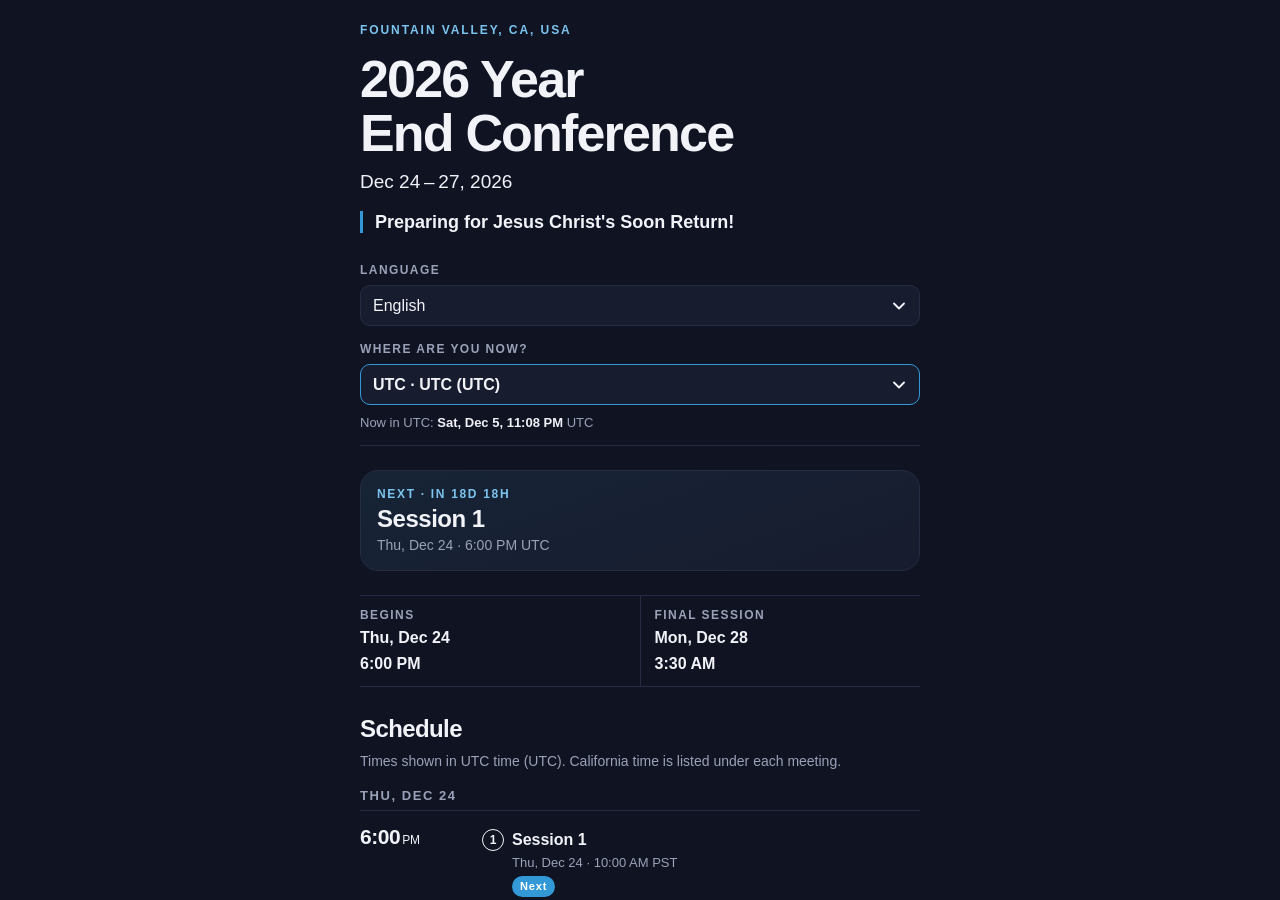
==== commit af88a7ab: "Admin English-only, blank new meetings, light/dark toggle, sky-blue palette, auto time zone abbrevia" ====
--- a/index.html
+++ b/index.html
@@ -10,8 +10,10 @@
 <meta property="og:title" content="Fellowship Meetings">
 <meta property="og:description" content="Meeting schedules in your time zone, with Zoom details.">
 <meta property="og:type" content="website">
+<script src="assets/theme.js"></script>
 <style>
 :root { color-scheme: dark; --paper: #0f1322; --ink: #f2f3f8; --muted: #9ba2b8; --line: #262c43; }
+:root[data-theme="light"] { color-scheme: light; --paper: #f6f7fb; --ink: #161a2e; --muted: #5b6278; --line: #dfe2ec; }
 body { margin: 0; background: var(--paper); color: var(--ink); font: 15px/1.5 "Inter", "Helvetica Neue", Arial, sans-serif; padding: 24px 16px; }
 main { max-width: 560px; margin: 0 auto; }
 ul { list-style: none; margin: 0; padding: 0; border-top: 1px solid var(--line); }
